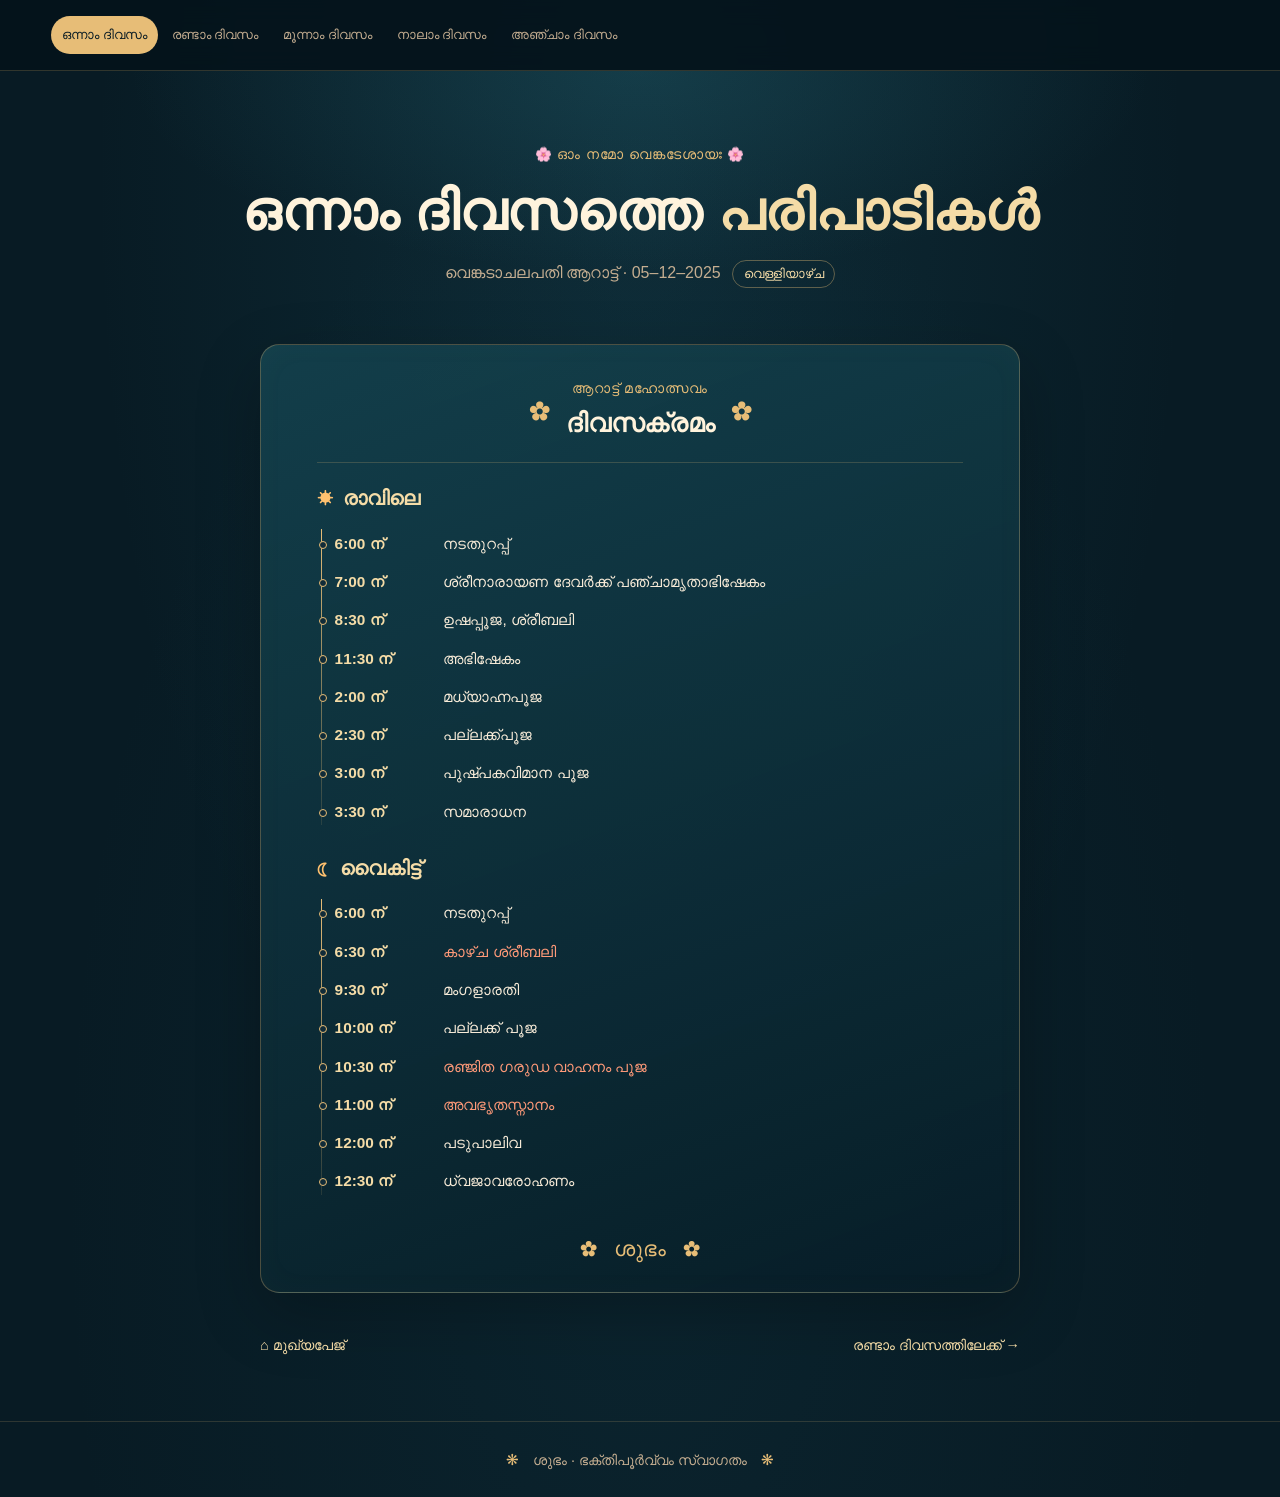
==== day1.html @ 97110994 "Add files via upload" ====
<!doctype html>
<html lang="ml">
<head>
  <meta charset="utf-8">
  <meta name="viewport" content="width=device-width, initial-scale=1">
  <meta name="theme-color" content="#170d09">
  <meta name="description" content="വെങ്കടാചലപതി ക്ഷേത്ര ആറാട്ട് മഹോത്സവം — ഒന്നാം ദിവസത്തെ പരിപാടികൾ.">
  <title>ഒന്നാം ദിവസത്തെ പരിപാടികൾ | വെങ്കടാചലപതി ക്ഷേത്രം</title>
  <link rel="stylesheet" href="styles.css">
  <script src="script.js" defer></script>
</head>
<body>
  <a class="skip-link" href="#main">പ്രധാന ഉള്ളടക്കത്തിലേക്ക് പോകുക</a>
  <header class="site-header">
    <!-- <a class="brand" href="index.html" aria-label="ഉത്സവം — മുഖ്യപേജ്"><span class="brand-mark" aria-hidden="true">❋</span><span><strong>വെങ്കടാചലപതി ക്ഷേത്രം</strong><small>അഞ്ചുദിവസത്തെ ഉത്സവം</small></span></a> -->
    <nav class="day-nav" aria-label="ദിവസങ്ങളുടെ പരിപാടികൾ">
      <a class="nav-link" href="day1.html" aria-current="page">ഒന്നാം ദിവസം</a><a class="nav-link" href="day2.html">രണ്ടാം ദിവസം</a><a class="nav-link" href="day3.html">മൂന്നാം ദിവസം</a><a class="nav-link" href="day4.html">നാലാം ദിവസം</a><a class="nav-link" href="day5.html">അഞ്ചാം ദിവസം</a>
    </nav>
  </header>
  <main id="main">
    <section class="page-heading">
      <p class="eyebrow">🌸 ഓം നമോ വെങ്കടേശായഃ 🌸</p><h1>ഒന്നാം ദിവസത്തെ <span>പരിപാടികൾ</span></h1>
      <p>വെങ്കടാചലപതി ആറാട്ട് · 05–12–2025 <span class="date-pill">വെള്ളിയാഴ്ച</span></p>
    </section>
    <section class="schedule-wrap" aria-label="ഒന്നാം ദിവസത്തെ സമയക്രമം">
      <div class="schedule-heading"><span class="schedule-lotus" aria-hidden="true">✿</span><div><p class="section-kicker">ആറാട്ട് മഹോത്സവം</p><h2>ദിവസക്രമം</h2></div><span class="schedule-lotus" aria-hidden="true">✿</span></div>
      <section class="schedule-group">
        <h3><span aria-hidden="true">☀</span> രാവിലെ</h3>
        <ol class="timeline">
          <li><time>6:00 ന്</time><span>നടതുറപ്പ്</span></li>
          <li><time>7:00 ന്</time><span>ശ്രീനാരായണ ദേവർക്ക് പഞ്ചാമൃതാഭിഷേകം</span></li>
          <li><time>8:30 ന്</time><span>ഉഷപ്പൂജ, ശ്രീബലി</span></li>
          <li><time>11:30 ന്</time><span>അഭിഷേകം</span></li>
          <li><time>2:00 ന്</time><span>മധ്യാഹ്നപൂജ</span></li>
          <li><time>2:30 ന്</time><span>പല്ലക്ക്പൂജ</span></li>
          <li><time>3:00 ന്</time><span>പുഷ്പകവിമാന പൂജ</span></li>
          <li><time>3:30 ന്</time><span>സമാരാധന</span></li>
        </ol>
      </section>
      <section class="schedule-group evening">
        <h3><span aria-hidden="true">☾</span> വൈകിട്ട്</h3>
        <ol class="timeline">
          <li><time>6:00 ന്</time><span>നടതുറപ്പ്</span></li>
          <li class="highlight"><time>6:30 ന്</time><span>കാഴ്ച ശ്രീബലി</span></li>
          <li><time>9:30 ന്</time><span>മംഗളാരതി</span></li>
          <li><time>10:00 ന്</time><span>പല്ലക്ക് പൂജ</span></li>
          <li class="highlight"><time>10:30 ന്</time><span>രഞ്ജിത ഗരുഡ വാഹനം പൂജ</span></li>
          <li class="highlight"><time>11:00 ന്</time><span>അവഭൃതസ്നാനം</span></li>
          <li><time>12:00 ന്</time><span>പടുപാലിവ</span></li>
          <li><time>12:30 ന്</time><span>ധ്വജാവരോഹണം</span></li>
        </ol>
      </section>
      <p class="schedule-end">✿ &nbsp; ശുഭം &nbsp; ✿</p>
    </section>
    <nav class="page-pagination" aria-label="മറ്റു ദിവസങ്ങൾ">
      <a class="page-home-link" href="index.html">⌂ മുഖ്യപേജ്</a><a href="day2.html">രണ്ടാം ദിവസത്തിലേക്ക് →</a>
    </nav>
  </main>
  <footer class="site-footer"><span aria-hidden="true">❋</span><p>ശുഭം · ഭക്തിപൂർവ്വം സ്വാഗതം</p><span aria-hidden="true">❋</span></footer>
</body>
</html>
---- styles.css ----
:root {
  color-scheme: dark;
  --night: #081b24;
  --night-soft: #102b38;
  --wine: #163d49;
  --gold: #e7bd77;
  --gold-bright: #f5dca7;
  --cream: #fff3dc;
  --muted: #c5ae91;
  --coral: #ff9a79;
  --serif: "Nirmala UI", "Kartika", "Segoe UI", sans-serif;
}

* { box-sizing: border-box; }
html { scroll-behavior: smooth; }
body {
  margin: 0;
  min-width: 320px;
  background:
    radial-gradient(ellipse at 50% 12%, rgba(39, 112, 132, .2), transparent 34rem),
    radial-gradient(ellipse at 50% 80%, rgba(26, 83, 101, .16), transparent 36rem),
    var(--night);
  color: var(--cream);
  font-family: var(--serif);
  line-height: 1.7;
}
a { color: inherit; }
button { font: inherit; }
.skip-link {
  position: absolute; z-index: 20; top: .5rem; left: .5rem;
  padding: .6rem 1rem; border-radius: .5rem; background: var(--gold-bright);
  color: var(--night); transform: translateY(-160%);
}
.skip-link:focus { transform: translateY(0); }
.site-header {
  position: relative; z-index: 5; display: flex; align-items: center;
  justify-content: space-between; gap: 1.25rem; padding: 1rem clamp(1rem, 4vw, 3.5rem);
  border-bottom: 1px solid rgba(231, 189, 119, .2);
  background: rgba(5, 19, 27, .9); backdrop-filter: blur(12px);
}
.brand { display: flex; align-items: center; gap: .75rem; min-width: max-content; text-decoration: none; }
.brand-mark { color: var(--gold); font-size: 1.8rem; }
.brand strong, .brand small { display: block; }
.brand strong { font-size: .95rem; font-weight: 700; }
.brand small { color: var(--muted); font-size: .76rem; }
.day-nav { display: flex; justify-content: center; gap: .15rem; flex-wrap: wrap; }
.nav-link {
  padding: .48rem .7rem; border-radius: 2rem; color: var(--muted);
  flex: 0 0 auto; font-size: .82rem; text-decoration: none; white-space: nowrap;
  transition: background .2s, color .2s;
}
.nav-link:hover, .nav-link[aria-current="page"] { color: var(--night); background: var(--gold); }
:focus-visible { outline: 2px solid var(--gold-bright); outline-offset: 4px; }

.hero {
  position: relative; isolation: isolate; overflow: hidden; display: grid; place-items: center;
  min-height: min(740px, 84vh); padding: 5rem 1.5rem 4.5rem; text-align: center;
  background:
    linear-gradient(180deg, rgba(5, 18, 25, .38), rgba(5, 18, 25, .78)),
    radial-gradient(ellipse at 50% 43%, rgba(73, 156, 169, .28), transparent 19rem),
    radial-gradient(ellipse at 50% 62%, #174653 0%, #0d2b37 38%, #081b24 76%);
}
.hero::before, .hero::after {
  position: absolute; z-index: -1; content: ""; pointer-events: none;
}
.hero::before {
  inset: 0; opacity: .8;
  background:
    repeating-linear-gradient(90deg, transparent 0 7%, rgba(231, 189, 119, .035) 7.1% 7.25%, transparent 7.35% 13%),
    radial-gradient(ellipse at 50% 95%, rgba(3, 13, 19, .78), transparent 54%);
}
.hero::after {
  width: min(48vw, 28rem); aspect-ratio: 1; bottom: -33%; left: 50%;
  border: 1px solid rgba(231, 189, 119, .24); border-radius: 50%;
  box-shadow: 0 0 0 1.2rem rgba(231, 189, 119, .025), 0 0 0 2.8rem rgba(231, 189, 119, .025), 0 0 0 4.6rem rgba(231, 189, 119, .02);
  transform: translateX(-50%);
}
.hero-glow {
  position: absolute; z-index: -1; top: 16%; left: 50%; width: 18rem; height: 18rem;
  border-radius: 50%; background: rgba(231, 145, 66, .16); filter: blur(70px);
}
.hero-copy { max-width: 850px; animation: rise-in .9s both; }
.eyebrow, .section-kicker {
  margin: 0; color: var(--gold); font-size: .85rem; letter-spacing: .07em;
}
.invocation { margin: 1.5rem 0 .45rem; color: #ffd9a1; font-size: clamp(1.05rem, 2.5vw, 1.45rem); }
.hero h1 {
  margin: 0; color: var(--cream); font-size: clamp(2.4rem, 7vw, 5.2rem);
  font-weight: 700; line-height: 1.3; text-shadow: 0 3px 22px rgba(0, 0, 0, .45);
}
.hero h1 span { color: var(--gold-bright); font-size: .78em; }
.temple-name { margin: 1.15rem 0 .5rem; color: #ead4b5; font-size: 1.02rem; }
.hero-date { margin: .4rem 0 1.7rem; color: var(--gold); font-size: 1.05rem; }
.hero-date span:not(.date-ornament) { color: var(--muted); }
.date-ornament { padding: 0 .5rem; }
.primary-button {
  display: inline-flex; align-items: center; gap: .7rem; padding: .8rem 1.45rem;
  border: 1px solid var(--gold); border-radius: 3rem; background: var(--gold);
  color: #102c35; font-weight: 700; text-decoration: none;
  box-shadow: 0 0 28px rgba(231, 189, 119, .16); transition: transform .2s, box-shadow .2s;
}
.primary-button:hover { transform: translateY(-3px); box-shadow: 0 0 36px rgba(231, 189, 119, .34); }
.hero-bottom { position: absolute; bottom: 1.6rem; display: flex; gap: 1rem; color: var(--gold); font-size: 1.2rem; }
.floating-petal { position: absolute; z-index: -1; color: #ffc9b0; opacity: .55; animation: drift 9s ease-in-out infinite; }
.petal-one { top: 22%; left: 14%; font-size: 1.5rem; }
.petal-two { top: 36%; right: 12%; font-size: 1.1rem; animation-delay: -3s; }
.petal-three { bottom: 22%; left: 24%; font-size: .9rem; animation-delay: -6s; }
.diya { position: absolute; bottom: 16%; width: 2.1rem; height: 1.1rem; border-radius: 50% 50% 60% 60%; background: linear-gradient(#e7bd77, #925123); box-shadow: 0 10px 24px rgba(255, 142, 41, .18); }
.diya::after { position: absolute; top: -.1rem; left: 50%; width: .45rem; height: .85rem; border-radius: 70% 30% 65% 35%; background: #ffbd52; content: ""; filter: drop-shadow(0 0 9px #ff8e29); animation: flame 1.4s ease-in-out infinite alternate; transform: translateX(-50%) rotate(45deg); }
.diya i { position: absolute; bottom: -.3rem; left: 0; width: 100%; height: .35rem; border-radius: 50%; background: #a76a31; }
.diya b { position: absolute; top: .25rem; left: 15%; width: 70%; height: .22rem; border-radius: 50%; background: #f2d18a; }
.diya-left { left: 12%; }.diya-right { right: 12%; }

.section-wrap { width: min(1100px, calc(100% - 2rem)); margin-inline: auto; }
.intro { padding: 5rem 1rem 2rem; text-align: center; }
.intro h2 { margin: .4rem 0 .55rem; font-size: clamp(1.7rem, 4vw, 2.5rem); }
.intro > p:last-child { max-width: 620px; margin: auto; color: var(--muted); }
.day-grid { display: grid; grid-template-columns: repeat(6, 1fr); gap: 1rem; padding: 1.5rem 0 2.5rem; }
.day-card {
  position: relative; grid-column: span 2; overflow: hidden; min-height: 220px;
  padding: 1.35rem; border: 1px solid rgba(231, 189, 119, .22); border-radius: 1rem;
  background: linear-gradient(145deg, rgba(24, 73, 86, .8), rgba(10, 34, 44, .96));
  text-decoration: none; transition: transform .24s, border-color .24s, box-shadow .24s;
}
.day-card:nth-last-child(-n+2) { grid-column: span 3; }
.day-card:hover { transform: translateY(-5px); border-color: var(--gold); box-shadow: 0 18px 35px rgba(0, 0, 0, .2); }
.day-card-featured { background: linear-gradient(145deg, rgba(35, 101, 111, .88), rgba(11, 42, 52, .97)); }
.card-flower { position: absolute; top: .65rem; right: 1rem; color: rgba(255, 194, 146, .24); font-size: 3rem; }
.card-day { color: var(--gold); font-size: .78rem; letter-spacing: .07em; }
.day-card h3 { margin: .45rem 0 .1rem; font-size: 1.45rem; }
.day-card p { margin: .1rem 0 1.4rem; color: var(--muted); font-size: .85rem; }
.card-action { color: var(--gold-bright); font-size: .84rem; }
.card-action b { margin-left: .3rem; }
.home-note { display: flex; align-items: center; justify-content: center; gap: .8rem; max-width: 780px; margin-bottom: 4rem; padding: 1rem 1.4rem; border: 1px solid rgba(231, 189, 119, .18); border-radius: .8rem; color: var(--muted); text-align: center; }
.home-note p { margin: 0; font-size: .88rem; }
.note-symbol { font-size: 1.5rem; }

.page-heading { padding: 4.5rem 1rem 2rem; text-align: center; background: radial-gradient(ellipse at 50% 0, rgba(48, 132, 148, .2), transparent 32rem); }
.page-heading h1 { margin: .45rem 0; font-size: clamp(2rem, 5vw, 3.4rem); line-height: 1.45; }
.page-heading h1 span { color: var(--gold-bright); }
.page-heading > p:last-child { margin: .25rem 0; color: var(--muted); }
.date-pill { display: inline-block; margin-left: .45rem; padding: .12rem .65rem; border: 1px solid rgba(231, 189, 119, .38); border-radius: 2rem; color: var(--gold-bright); font-size: .8rem; }
.schedule-wrap {
  width: min(760px, calc(100% - 2rem)); margin: 1.3rem auto 2.5rem; padding: 2rem clamp(1rem, 5vw, 3.5rem) 1.4rem;
  border: 1px solid rgba(231, 189, 119, .3); border-radius: 1.2rem;
  background: linear-gradient(160deg, rgba(20, 65, 77, .92), rgba(7, 29, 39, .98));
  box-shadow: 0 22px 65px rgba(0, 0, 0, .23), inset 0 0 35px rgba(231, 189, 119, .025);
}
.schedule-heading { display: flex; justify-content: center; align-items: center; gap: 1rem; padding-bottom: 1rem; border-bottom: 1px solid rgba(231, 189, 119, .2); text-align: center; }
.schedule-heading h2 { margin: .1rem 0 0; font-size: 1.6rem; }
.schedule-lotus { color: var(--gold); font-size: 1.65rem; }
.schedule-group { padding-top: 1.15rem; }
.schedule-group h3 { display: flex; align-items: center; gap: .6rem; margin: 0 0 .5rem; color: var(--gold-bright); font-size: 1.25rem; }
.schedule-group h3 span { color: #ffc16f; }
.timeline { position: relative; list-style: none; margin: 0; padding: .1rem 0 .1rem 1.1rem; }
.timeline::before { position: absolute; top: .4rem; bottom: .45rem; left: .28rem; width: 1px; background: linear-gradient(var(--gold), rgba(231, 189, 119, .12)); content: ""; }
.timeline li { position: relative; display: grid; grid-template-columns: 6.1rem 1fr; gap: .7rem; padding: .38rem 0; color: #f7ebd8; font-size: .96rem; }
.timeline li::before { position: absolute; top: 1rem; left: -.98rem; width: .38rem; height: .38rem; border: 1px solid var(--gold); border-radius: 50%; background: var(--night-soft); content: ""; }
.timeline time { color: var(--gold-bright); white-space: nowrap; font-weight: 700; }
.timeline .highlight span { color: var(--coral); }
.schedule-end { margin: 1.8rem 0 .2rem; color: var(--gold); text-align: center; font-size: 1.3rem; }
.placeholder-wrap { min-height: 410px; }
.placeholder-card { max-width: 510px; margin: 2.1rem auto 1.5rem; padding: 2rem 1.2rem; border: 1px dashed rgba(231, 189, 119, .38); border-radius: 1rem; background: rgba(5, 20, 28, .35); text-align: center; }
.placeholder-icon { font-size: 2.5rem; }
.placeholder-card h3 { margin: .65rem 0 .25rem; color: var(--gold-bright); font-size: 1.25rem; }
.placeholder-card p { margin: .45rem auto; color: var(--muted); }
.placeholder-card .edit-hint { margin-top: 1.2rem; font-size: .8rem; }
.edit-hint code { color: var(--gold); font-size: .78rem; }
.page-pagination { display: flex; justify-content: space-between; align-items: center; gap: 1rem; width: min(760px, calc(100% - 2rem)); margin: 0 auto 4rem; }
.page-pagination a { color: var(--gold-bright); font-size: .9rem; text-decoration: none; }
.page-home-link { margin-right: auto; }
.page-pagination a:hover { text-decoration: underline; }
.site-footer { display: flex; justify-content: center; align-items: center; gap: .85rem; padding: 1.5rem 1rem; border-top: 1px solid rgba(231, 189, 119, .17); color: var(--muted); text-align: center; }
.site-footer p { margin: 0; font-size: .9rem; }
.site-footer span { color: var(--gold); }

@keyframes rise-in { from { opacity: 0; transform: translateY(16px); } to { opacity: 1; transform: translateY(0); } }
@keyframes drift { 0%, 100% { transform: translate3d(0, 0, 0) rotate(0); } 50% { transform: translate3d(12px, -18px, 0) rotate(14deg); } }
@keyframes flame { from { transform: translateX(-50%) rotate(38deg) scale(.9); } to { transform: translateX(-50%) rotate(52deg) scale(1.1); } }

@media (max-width: 900px) {
  .site-header { flex-wrap: wrap; justify-content: space-between; }
  .day-nav { order: 3; flex: 1 0 100%; width: 100%; justify-content: center; overflow: visible; }
  .nav-link { font-size: .78rem; }
}
@media (max-width: 700px) {
  .nav-link { padding-inline: .35rem; font-size: .72rem; }
}
@media (max-width: 600px) {
  .site-header {
    display: grid; grid-template-columns: minmax(0, 1fr); gap: .6rem;
    padding: .7rem .85rem;
  }
  .brand { min-width: 0; gap: .4rem; }
  .brand-mark { flex: 0 0 auto; font-size: 1.4rem; }
  .brand strong { font-size: .8rem; }
  .brand small { font-size: .66rem; }
  .day-nav {
    display: flex; grid-column: 1 / -1; order: initial; flex: initial; width: 100%;
    min-width: 0; justify-content: flex-start; flex-wrap: nowrap; gap: .2rem;
    padding: .1rem 0 .35rem; overflow-x: auto; overflow-y: hidden;
    overscroll-behavior-x: contain; scroll-snap-type: x proximity;
    scrollbar-width: thin; scrollbar-color: var(--gold) rgba(231, 189, 119, .12);
    -webkit-overflow-scrolling: touch;
  }
  .day-nav::-webkit-scrollbar { display: block; height: 5px; }
  .day-nav::-webkit-scrollbar-track { background: rgba(231, 189, 119, .12); border-radius: 5px; }
  .day-nav::-webkit-scrollbar-thumb { background: var(--gold); border-radius: 5px; }
  .nav-link { display: inline-flex; flex: 0 0 auto; min-height: 44px; align-items: center; padding: .38rem .55rem; font-size: .74rem; scroll-snap-align: start; }
  .hero { min-height: min(680px, 78svh); padding: 3.2rem .9rem 4rem; }
  .hero-copy { width: 100%; }
  .eyebrow { font-size: .76rem; }
  .invocation { margin-top: 1.2rem; font-size: 1rem; }
  .hero h1 { font-size: clamp(2rem, 9.5vw, 3.2rem); line-height: 1.42; }
  .hero h1 span { font-size: .72em; }
  .temple-name { margin-top: .8rem; font-size: .84rem; }
  .hero-date { margin-bottom: 1.3rem; font-size: .82rem; }
  .date-ornament { padding-inline: .2rem; }
  .primary-button { min-height: 48px; padding: .65rem 1.2rem; }
  .diya { bottom: 9%; transform: scale(.72); }
  .diya-left { left: 6%; }.diya-right { right: 6%; }
  .intro { padding: 3.2rem .35rem 1.3rem; }
  .intro h2 { font-size: 1.55rem; }
  .intro > p:last-child { font-size: .9rem; }
  .day-grid { display: grid; grid-template-columns: 1fr 1fr; gap: .7rem; padding-top: .8rem; }
  .day-card, .day-card:nth-last-child(-n+2) { grid-column: span 1; min-height: 195px; padding: .9rem; }
  .day-card:first-child { grid-column: span 2; }
  .day-card h3 { font-size: 1.12rem; }
  .day-card p { min-height: 2.8rem; font-size: .75rem; }
  .card-action { font-size: .76rem; }
  .home-note { align-items: flex-start; margin-bottom: 2.8rem; padding: .9rem; text-align: left; }
  .page-heading { padding: 2.7rem .8rem 1.3rem; }
  .page-heading .eyebrow { font-size: .76rem; }
  .page-heading h1 { font-size: clamp(1.7rem, 7.7vw, 2rem); line-height: 1.5; }
  .page-heading > p:last-child { font-size: .88rem; }
  .date-pill { display: table; margin: .45rem auto 0; }
  .schedule-wrap { width: calc(100% - 1.1rem); margin-top: .7rem; padding: 1.15rem .8rem .85rem; border-radius: .9rem; }
  .schedule-heading { gap: .6rem; }
  .schedule-heading h2 { font-size: 1.4rem; }
  .schedule-group { padding-top: .9rem; }
  .schedule-group h3 { font-size: 1.1rem; }
  .timeline { padding-left: 1rem; }
  .timeline li { grid-template-columns: 4.8rem minmax(0, 1fr); gap: .35rem; padding: .45rem 0; font-size: .82rem; line-height: 1.6; }
  .timeline li::before { left: -.9rem; }
  .timeline time { font-size: .8rem; }
  .placeholder-card { margin: 1.35rem auto 1rem; padding: 1.5rem .85rem; }
  .placeholder-card h3 { font-size: 1.08rem; }
  .page-pagination { width: calc(100% - 1.5rem); margin-bottom: 2.8rem; }
  .page-pagination a { display: inline-flex; min-height: 44px; align-items: center; font-size: .78rem; }
  .site-footer { padding: 1.15rem .75rem; }
}
@media (max-width: 420px) {
  .day-grid { grid-template-columns: 1fr; }
  .day-card, .day-card:nth-last-child(-n+2), .day-card:first-child {
    grid-column: auto; display: grid; grid-template-columns: minmax(0, 1fr) auto;
    align-items: center; column-gap: .5rem; min-height: 0; padding: .9rem 1rem;
  }
  .card-day, .day-card h3, .day-card p, .card-action { grid-column: 1; }
  .card-day { grid-row: 1; }
  .day-card h3 { grid-row: 2; margin: .08rem 0; font-size: 1.12rem; }
  .day-card p { grid-row: 3; min-height: 0; margin: 0; }
  .card-action { grid-column: 2; grid-row: 1 / 4; align-self: center; max-width: 6.7rem; text-align: right; }
  .card-flower { top: .35rem; right: .6rem; font-size: 2.4rem; }
  .timeline li { grid-template-columns: 4.35rem minmax(0, 1fr); gap: .3rem; font-size: .8rem; }
  .timeline time { font-size: .76rem; }
}
@media (max-width: 360px) {
  .brand strong { font-size: .74rem; }
  .nav-link { padding-inline: .45rem; font-size: .69rem; }
  .hero h1 { font-size: 1.9rem; }
  .schedule-wrap { padding-inline: .65rem; }
  .timeline li { grid-template-columns: 4.1rem minmax(0, 1fr); font-size: .76rem; }
}
@media (prefers-reduced-motion: reduce) {
  *, *::before, *::after { scroll-behavior: auto !important; animation-duration: .01ms !important; animation-iteration-count: 1 !important; transition-duration: .01ms !important; }
}
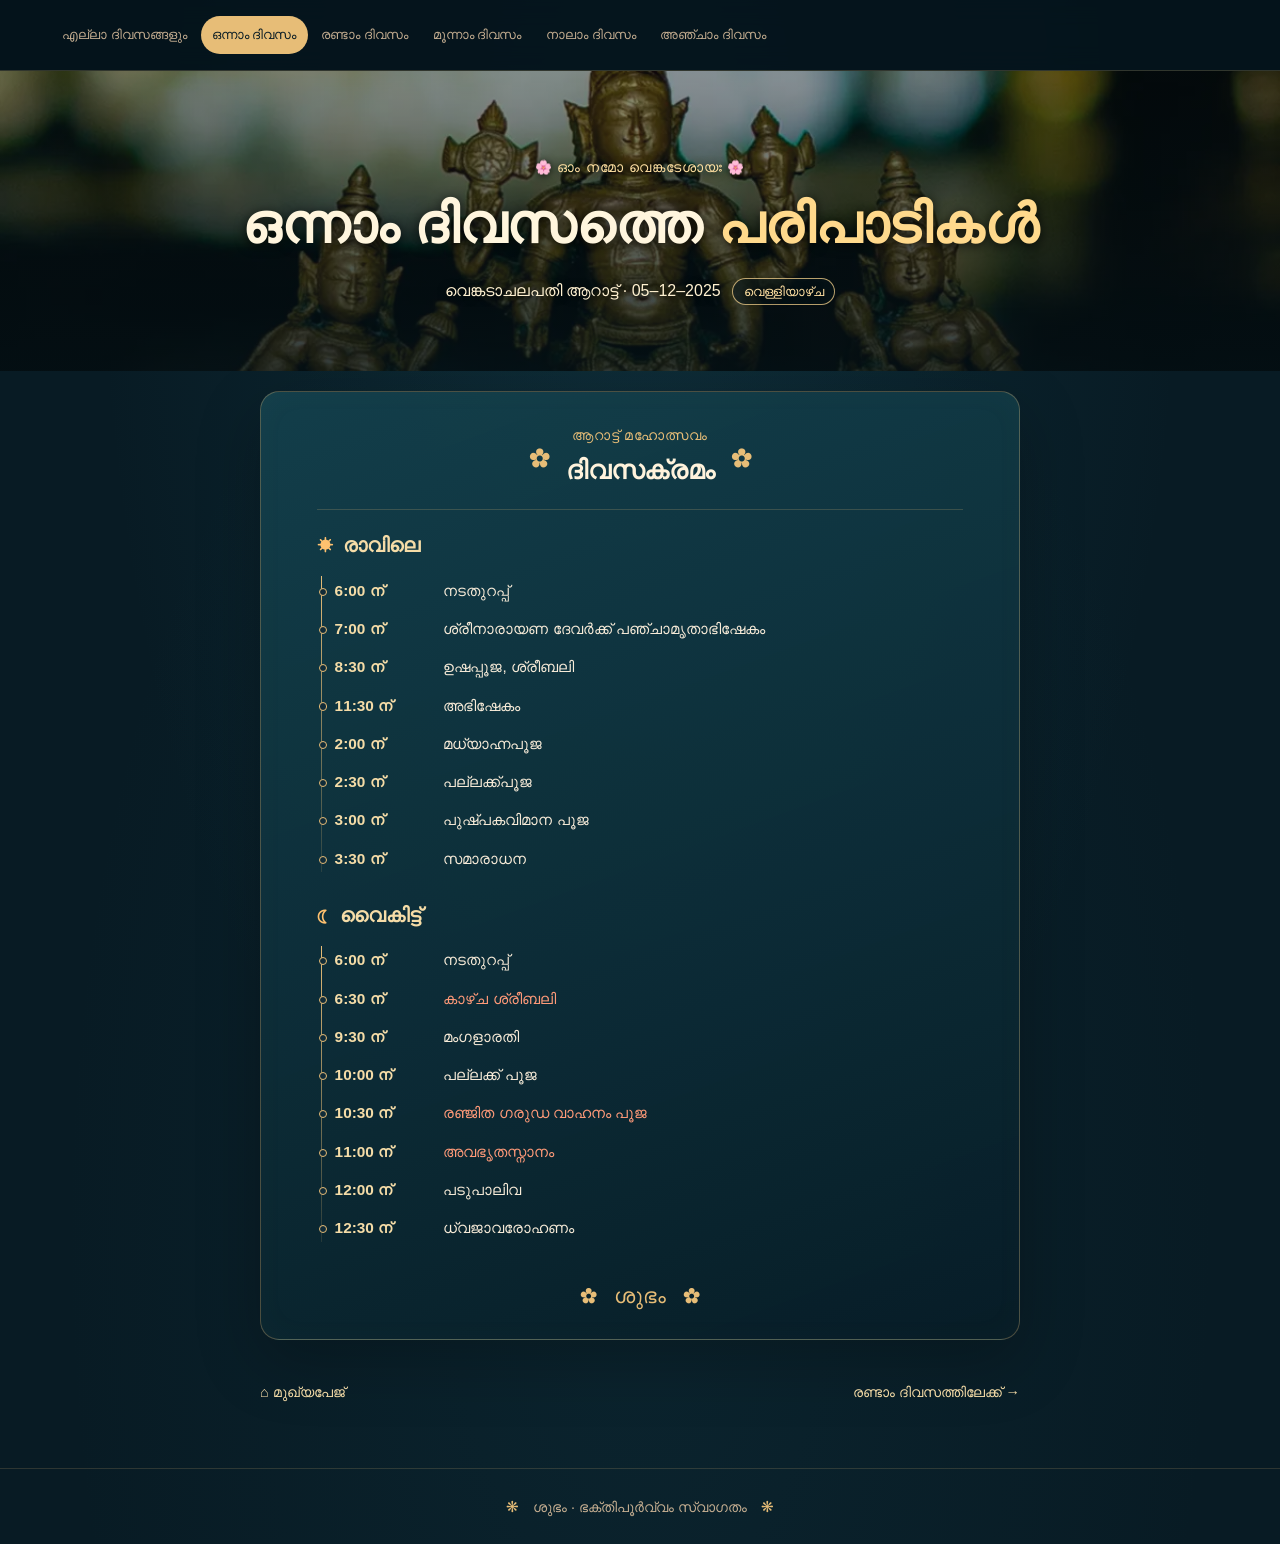
==== commit 40da267e: "Add files via upload" ====
--- a/day1.html
+++ b/day1.html
@@ -14,6 +14,7 @@
   <header class="site-header">
     <!-- <a class="brand" href="index.html" aria-label="ഉത്സവം — മുഖ്യപേജ്"><span class="brand-mark" aria-hidden="true">❋</span><span><strong>വെങ്കടാചലപതി ക്ഷേത്രം</strong><small>അഞ്ചുദിവസത്തെ ഉത്സവം</small></span></a> -->
     <nav class="day-nav" aria-label="ദിവസങ്ങളുടെ പരിപാടികൾ">
+      <a class="nav-link" href="index.html">എല്ലാ ദിവസങ്ങളും</a>
       <a class="nav-link" href="day1.html" aria-current="page">ഒന്നാം ദിവസം</a><a class="nav-link" href="day2.html">രണ്ടാം ദിവസം</a><a class="nav-link" href="day3.html">മൂന്നാം ദിവസം</a><a class="nav-link" href="day4.html">നാലാം ദിവസം</a><a class="nav-link" href="day5.html">അഞ്ചാം ദിവസം</a>
     </nav>
   </header>
--- a/styles.css
+++ b/styles.css
@@ -79,7 +79,18 @@
   position: absolute; z-index: -1; top: 16%; left: 50%; width: 18rem; height: 18rem;
   border-radius: 50%; background: rgba(231, 145, 66, .16); filter: blur(70px);
 }
-.hero-copy { max-width: 850px; animation: rise-in .9s both; }
+.hero-copy { position: relative; z-index: 1; max-width: 850px; animation: rise-in .9s both; }
+.hero-deity-logo {
+  display: block; width: clamp(110px, 13vw, 170px); height: auto;
+  margin: .45rem auto .7rem; filter: drop-shadow(0 10px 24px rgba(0, 0, 0, .35));
+}
+.hero-side-emblem {
+  position: absolute; z-index: 0; top: 39%; width: clamp(72px, 10vw, 132px);
+  height: auto; opacity: .58; pointer-events: none; transform: translateY(-50%);
+  filter: drop-shadow(0 0 12px rgba(231, 189, 119, .18));
+}
+.hero-side-emblem-left { left: clamp(1rem, 5vw, 5rem); }
+.hero-side-emblem-right { right: clamp(1rem, 5vw, 5rem); }
 .eyebrow, .section-kicker {
   margin: 0; color: var(--gold); font-size: .85rem; letter-spacing: .07em;
 }
@@ -135,11 +146,26 @@
 .home-note p { margin: 0; font-size: .88rem; }
 .note-symbol { font-size: 1.5rem; }
 
-.page-heading { padding: 4.5rem 1rem 2rem; text-align: center; background: radial-gradient(ellipse at 50% 0, rgba(48, 132, 148, .2), transparent 32rem); }
-.page-heading h1 { margin: .45rem 0; font-size: clamp(2rem, 5vw, 3.4rem); line-height: 1.45; }
-.page-heading h1 span { color: var(--gold-bright); }
-.page-heading > p:last-child { margin: .25rem 0; color: var(--muted); }
-.date-pill { display: inline-block; margin-left: .45rem; padding: .12rem .65rem; border: 1px solid rgba(231, 189, 119, .38); border-radius: 2rem; color: var(--gold-bright); font-size: .8rem; }
+.page-heading {
+  position: relative; isolation: isolate; overflow: hidden;
+  display: flex; min-height: 300px; flex-direction: column; justify-content: center;
+  padding: 4rem 1rem 2.5rem; text-align: center;
+  background:
+    linear-gradient(180deg, rgba(4, 17, 22, .45), rgba(4, 17, 22, .82)),
+    url("temple-header.webp") center 43% / cover no-repeat;
+}
+.page-heading h1 {
+  margin: .45rem 0; color: #fff5dd; font-size: clamp(2rem, 5vw, 3.4rem);
+  line-height: 1.45; text-shadow: 0 2px 12px rgba(0, 0, 0, .8);
+}
+.page-heading h1 span { color: #ffd98c; }
+.page-heading > .eyebrow { color: #ffe0a2; text-shadow: 0 1px 8px rgba(0, 0, 0, .9); }
+.page-heading > p:last-child { margin: .25rem 0; color: #fff1d1; text-shadow: 0 1px 8px rgba(0, 0, 0, .95); }
+.date-pill {
+  display: inline-block; margin-left: .45rem; padding: .12rem .65rem;
+  border: 1px solid rgba(255, 218, 145, .72); border-radius: 2rem;
+  background: rgba(5, 20, 25, .6); color: #ffe0a2; font-size: .8rem;
+}
 .schedule-wrap {
   width: min(760px, calc(100% - 2rem)); margin: 1.3rem auto 2.5rem; padding: 2rem clamp(1rem, 5vw, 3.5rem) 1.4rem;
   border: 1px solid rgba(231, 189, 119, .3); border-radius: 1.2rem;
@@ -209,6 +235,10 @@
   .nav-link { display: inline-flex; flex: 0 0 auto; min-height: 44px; align-items: center; padding: .38rem .55rem; font-size: .74rem; scroll-snap-align: start; }
   .hero { min-height: min(680px, 78svh); padding: 3.2rem .9rem 4rem; }
   .hero-copy { width: 100%; }
+  .hero-deity-logo { width: clamp(84px, 23vw, 112px); margin: .2rem auto .45rem; }
+  .hero-side-emblem { top: 27%; width: clamp(34px, 9vw, 44px); opacity: .34; }
+  .hero-side-emblem-left { left: .55rem; }
+  .hero-side-emblem-right { right: .55rem; }
   .eyebrow { font-size: .76rem; }
   .invocation { margin-top: 1.2rem; font-size: 1rem; }
   .hero h1 { font-size: clamp(2rem, 9.5vw, 3.2rem); line-height: 1.42; }
@@ -229,7 +259,11 @@
   .day-card p { min-height: 2.8rem; font-size: .75rem; }
   .card-action { font-size: .76rem; }
   .home-note { align-items: flex-start; margin-bottom: 2.8rem; padding: .9rem; text-align: left; }
-  .page-heading { padding: 2.7rem .8rem 1.3rem; }
+  .page-heading {
+    min-height: clamp(280px, 72vw, 400px); padding: 3rem .8rem 1.5rem;
+    background-color: #061b24; background-position: center, center;
+    background-size: auto, contain;
+  }
   .page-heading .eyebrow { font-size: .76rem; }
   .page-heading h1 { font-size: clamp(1.7rem, 7.7vw, 2rem); line-height: 1.5; }
   .page-heading > p:last-child { font-size: .88rem; }
@@ -250,6 +284,16 @@
   .site-footer { padding: 1.15rem .75rem; }
 }
 @media (max-width: 420px) {
+  .hero { padding-inline: .75rem; }
+  .hero-copy { max-width: 100%; }
+  .hero-deity-logo { width: clamp(78px, 22vw, 94px); }
+  .hero-side-emblem { top: 25%; width: 34px; opacity: .3; }
+  .hero-side-emblem-left { left: .4rem; }
+  .hero-side-emblem-right { right: .4rem; }
+  .hero h1 { font-size: clamp(1.8rem, 8.7vw, 2.25rem); line-height: 1.4; }
+  .hero h1 span { font-size: .7em; }
+  .invocation { font-size: .92rem; }
+  .eyebrow { font-size: .7rem; }
   .day-grid { grid-template-columns: 1fr; }
   .day-card, .day-card:nth-last-child(-n+2), .day-card:first-child {
     grid-column: auto; display: grid; grid-template-columns: minmax(0, 1fr) auto;
@@ -267,7 +311,9 @@
 @media (max-width: 360px) {
   .brand strong { font-size: .74rem; }
   .nav-link { padding-inline: .45rem; font-size: .69rem; }
-  .hero h1 { font-size: 1.9rem; }
+  .hero-deity-logo { width: 76px; }
+  .hero-side-emblem { width: 29px; }
+  .hero h1 { font-size: 1.75rem; }
   .schedule-wrap { padding-inline: .65rem; }
   .timeline li { grid-template-columns: 4.1rem minmax(0, 1fr); font-size: .76rem; }
 }
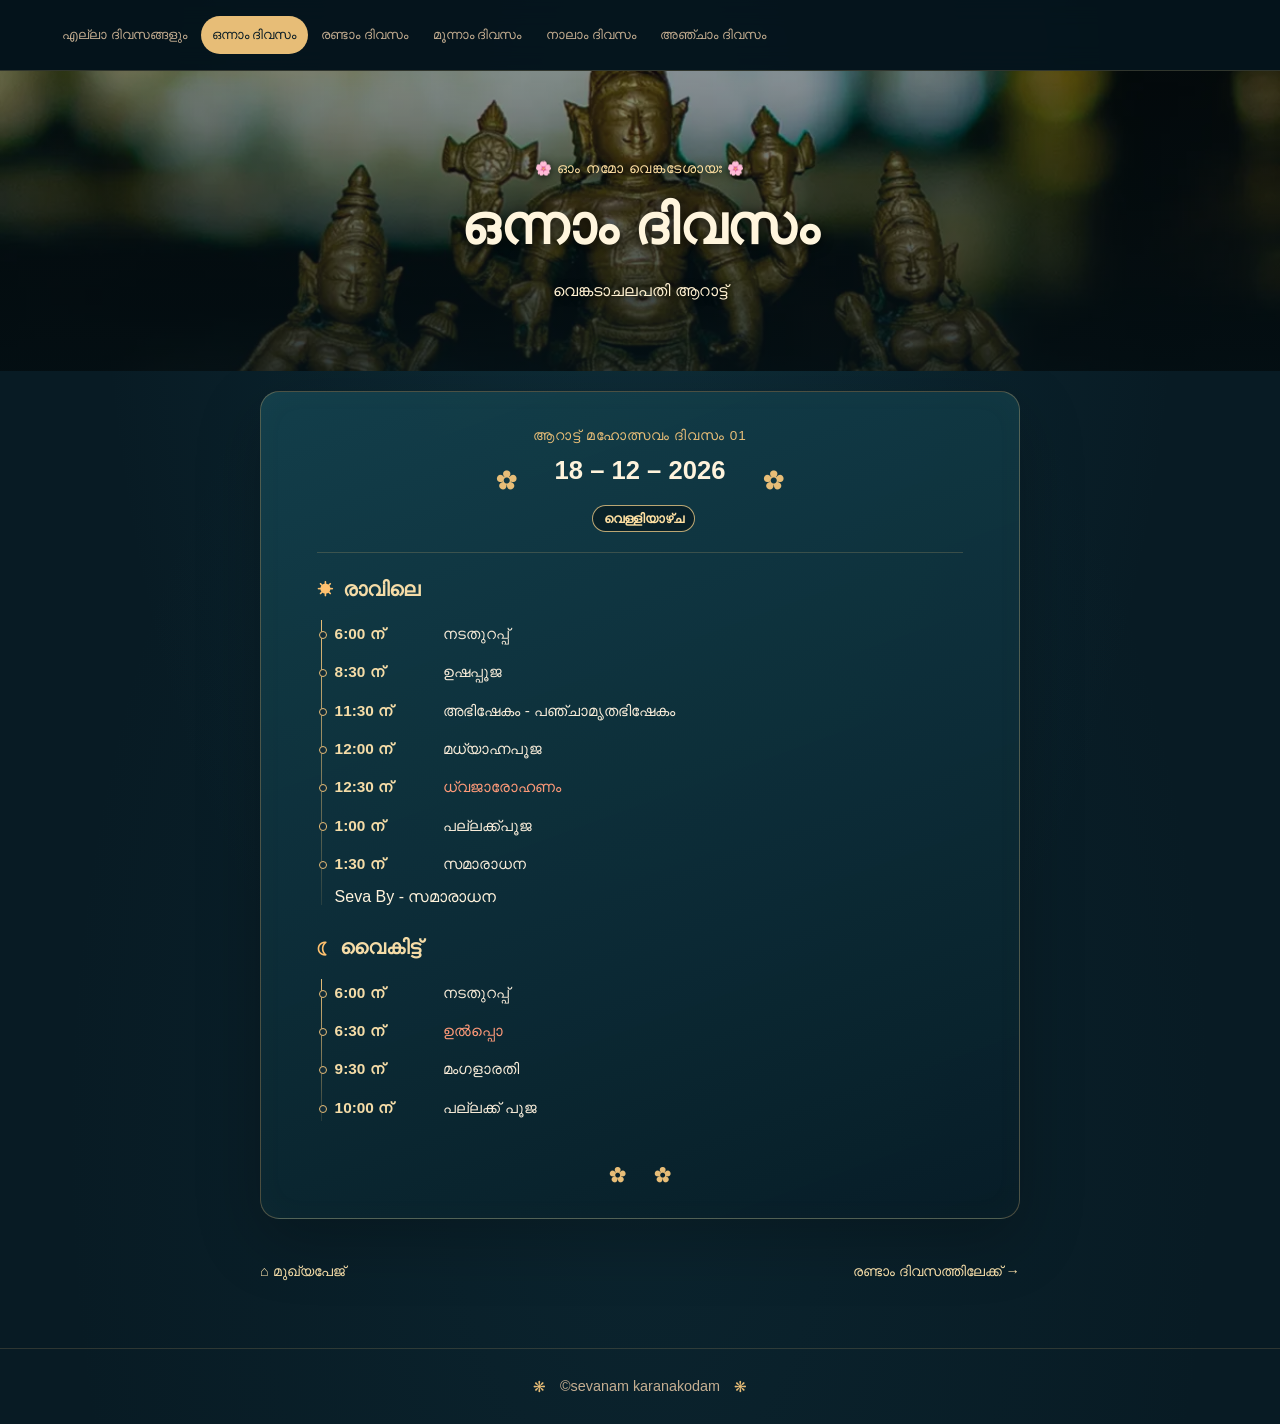
==== commit 5c4634c5: "Add files via upload" ====
--- a/day1.html
+++ b/day1.html
@@ -20,43 +20,40 @@
   </header>
   <main id="main">
     <section class="page-heading">
-      <p class="eyebrow">🌸 ഓം നമോ വെങ്കടേശായഃ 🌸</p><h1>ഒന്നാം ദിവസത്തെ <span>പരിപാടികൾ</span></h1>
-      <p>വെങ്കടാചലപതി ആറാട്ട് · 05–12–2025 <span class="date-pill">വെള്ളിയാഴ്ച</span></p>
+      <p class="eyebrow">🌸 ഓം നമോ വെങ്കടേശായഃ 🌸</p><h1>ഒന്നാം ദിവസം <span></span></h1>
+      <p>വെങ്കടാചലപതി ആറാട്ട് </p>
     </section>
     <section class="schedule-wrap" aria-label="ഒന്നാം ദിവസത്തെ സമയക്രമം">
-      <div class="schedule-heading"><span class="schedule-lotus" aria-hidden="true">✿</span><div><p class="section-kicker">ആറാട്ട് മഹോത്സവം</p><h2>ദിവസക്രമം</h2></div><span class="schedule-lotus" aria-hidden="true">✿</span></div>
+      <div class="schedule-heading"><span class="schedule-lotus" aria-hidden="true">✿</span><div><p class="section-kicker">ആറാട്ട് മഹോത്സവം ദിവസം 01</p><h2>18 – 12 – 2026 <br><span class="date-pill">വെള്ളിയാഴ്ച</span></h2></div><span class="schedule-lotus" aria-hidden="true">✿</span></div>
       <section class="schedule-group">
         <h3><span aria-hidden="true">☀</span> രാവിലെ</h3>
         <ol class="timeline">
           <li><time>6:00 ന്</time><span>നടതുറപ്പ്</span></li>
-          <li><time>7:00 ന്</time><span>ശ്രീനാരായണ ദേവർക്ക് പഞ്ചാമൃതാഭിഷേകം</span></li>
-          <li><time>8:30 ന്</time><span>ഉഷപ്പൂജ, ശ്രീബലി</span></li>
-          <li><time>11:30 ന്</time><span>അഭിഷേകം</span></li>
-          <li><time>2:00 ന്</time><span>മധ്യാഹ്നപൂജ</span></li>
-          <li><time>2:30 ന്</time><span>പല്ലക്ക്പൂജ</span></li>
-          <li><time>3:00 ന്</time><span>പുഷ്പകവിമാന പൂജ</span></li>
-          <li><time>3:30 ന്</time><span>സമാരാധന</span></li>
+          <li><time>8:30 ന്</time><span>ഉഷപ്പൂജ</span></li>
+          <li><time>11:30 ന്</time><span>അഭിഷേകം - പഞ്ചാമൃതഭിഷേകം </span></li>
+          <li><time>12:00 ന്</time><span>മധ്യാഹ്നപൂജ</span></li>
+          <li class="highlight"><time>12:30 ന്</time><span>ധ്വജാരോഹണം</span></li>
+          <li><time>1:00 ന്</time><span>പല്ലക്ക്പൂജ</span></li>
+          <li><time>1:30 ന്</time><span>സമാരാധന</span></li>
+          <span>Seva By -</span> <span>സമാരാധന</span>
+          
         </ol>
       </section>
       <section class="schedule-group evening">
         <h3><span aria-hidden="true">☾</span> വൈകിട്ട്</h3>
         <ol class="timeline">
           <li><time>6:00 ന്</time><span>നടതുറപ്പ്</span></li>
-          <li class="highlight"><time>6:30 ന്</time><span>കാഴ്ച ശ്രീബലി</span></li>
+          <li class="highlight"><time>6:30 ന്</time><span>ഉൽപ്പൊ</span></li>
           <li><time>9:30 ന്</time><span>മംഗളാരതി</span></li>
           <li><time>10:00 ന്</time><span>പല്ലക്ക് പൂജ</span></li>
-          <li class="highlight"><time>10:30 ന്</time><span>രഞ്ജിത ഗരുഡ വാഹനം പൂജ</span></li>
-          <li class="highlight"><time>11:00 ന്</time><span>അവഭൃതസ്നാനം</span></li>
-          <li><time>12:00 ന്</time><span>പടുപാലിവ</span></li>
-          <li><time>12:30 ന്</time><span>ധ്വജാവരോഹണം</span></li>
         </ol>
       </section>
-      <p class="schedule-end">✿ &nbsp; ശുഭം &nbsp; ✿</p>
+      <p class="schedule-end">✿ &nbsp;  &nbsp; ✿</p>
     </section>
     <nav class="page-pagination" aria-label="മറ്റു ദിവസങ്ങൾ">
       <a class="page-home-link" href="index.html">⌂ മുഖ്യപേജ്</a><a href="day2.html">രണ്ടാം ദിവസത്തിലേക്ക് →</a>
     </nav>
   </main>
-  <footer class="site-footer"><span aria-hidden="true">❋</span><p>ശുഭം · ഭക്തിപൂർവ്വം സ്വാഗതം</p><span aria-hidden="true">❋</span></footer>
+  <footer class="site-footer"><span aria-hidden="true">❋</span><p>©sevanam karanakodam</p><span aria-hidden="true">❋</span></footer>
 </body>
 </html>
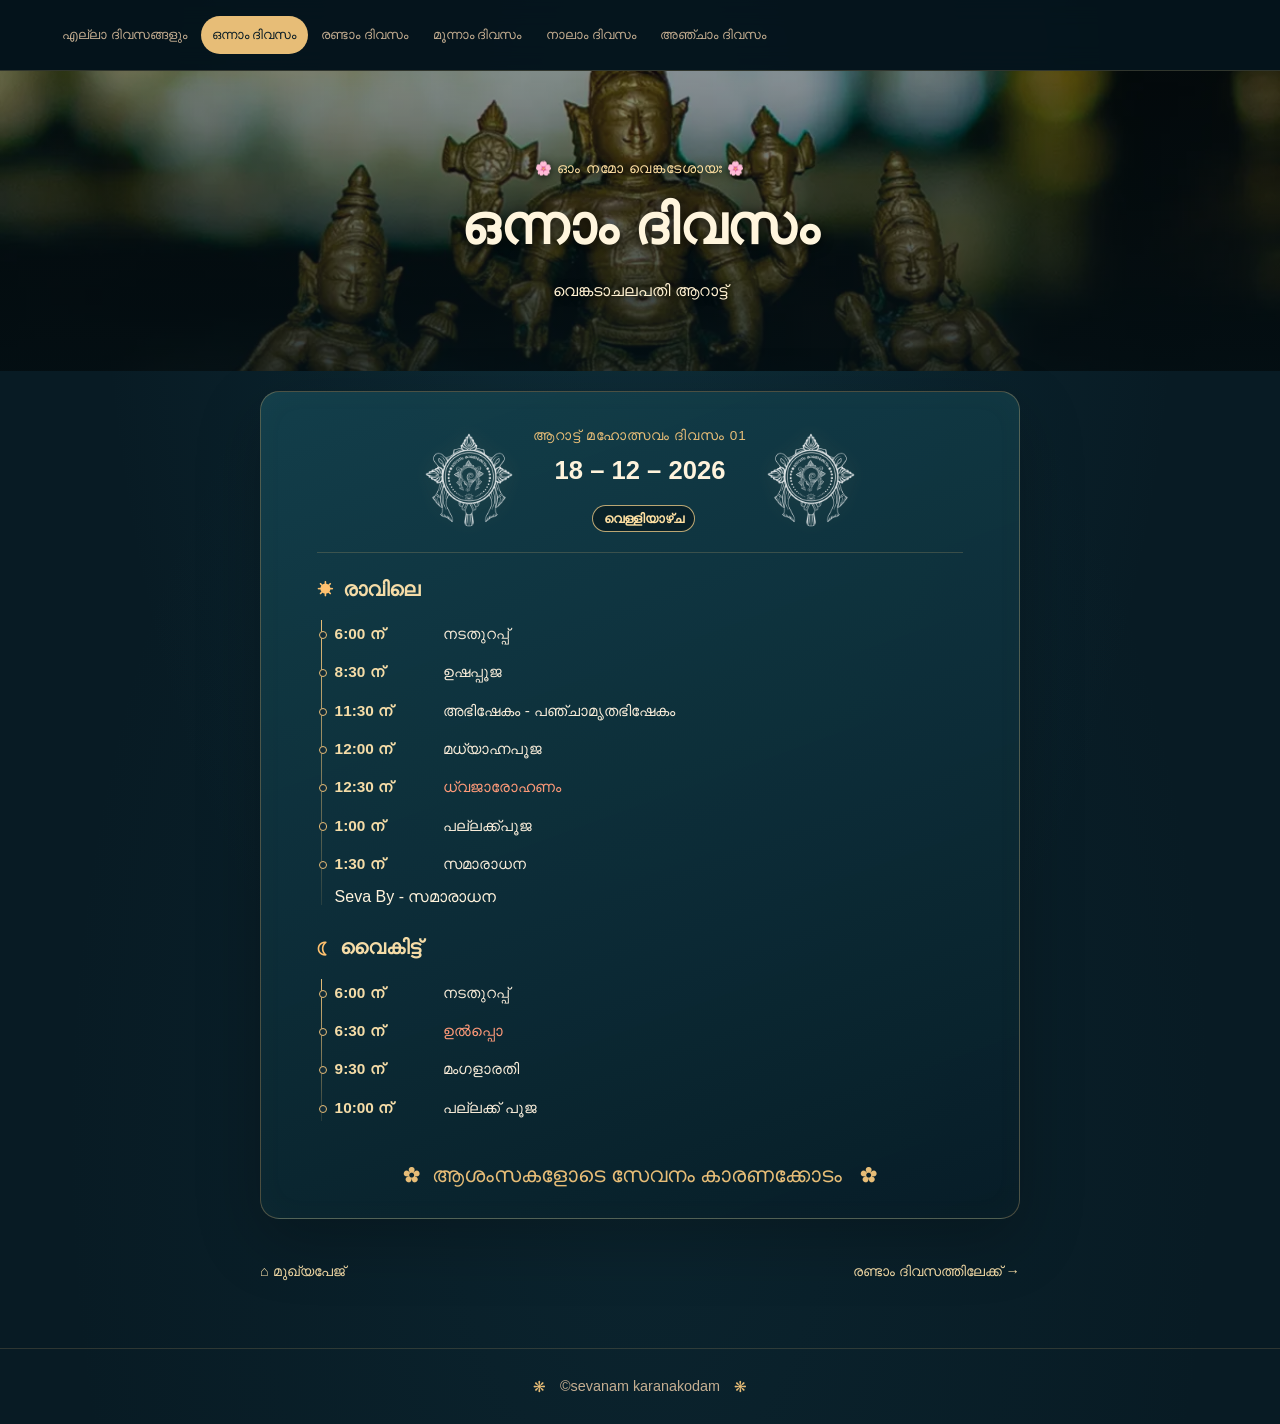
==== commit 90838e86: "Add files via upload" ====
--- a/day1.html
+++ b/day1.html
@@ -24,7 +24,7 @@
       <p>വെങ്കടാചലപതി ആറാട്ട് </p>
     </section>
     <section class="schedule-wrap" aria-label="ഒന്നാം ദിവസത്തെ സമയക്രമം">
-      <div class="schedule-heading"><span class="schedule-lotus" aria-hidden="true">✿</span><div><p class="section-kicker">ആറാട്ട് മഹോത്സവം ദിവസം 01</p><h2>18 – 12 – 2026 <br><span class="date-pill">വെള്ളിയാഴ്ച</span></h2></div><span class="schedule-lotus" aria-hidden="true">✿</span></div>
+      <div class="schedule-heading"><img class="schedule-emblem" src="temple-emblem-white.png" alt="" aria-hidden="true"><div><p class="section-kicker">ആറാട്ട് മഹോത്സവം ദിവസം 01</p><h2>18 – 12 – 2026 <br><span class="date-pill">വെള്ളിയാഴ്ച</span></h2></div><img class="schedule-emblem" src="temple-emblem-white.png" alt="" aria-hidden="true"></div>
       <section class="schedule-group">
         <h3><span aria-hidden="true">☀</span> രാവിലെ</h3>
         <ol class="timeline">
@@ -48,7 +48,7 @@
           <li><time>10:00 ന്</time><span>പല്ലക്ക് പൂജ</span></li>
         </ol>
       </section>
-      <p class="schedule-end">✿ &nbsp;  &nbsp; ✿</p>
+      <p class="schedule-end">✿ &nbsp;ആശംസകളോടെ സേവനം കാരണക്കോടം &nbsp; ✿</p>
     </section>
     <nav class="page-pagination" aria-label="മറ്റു ദിവസങ്ങൾ">
       <a class="page-home-link" href="index.html">⌂ മുഖ്യപേജ്</a><a href="day2.html">രണ്ടാം ദിവസത്തിലേക്ക് →</a>
--- a/styles.css
+++ b/styles.css
@@ -167,14 +167,21 @@
   background: rgba(5, 20, 25, .6); color: #ffe0a2; font-size: .8rem;
 }
 .schedule-wrap {
-  width: min(760px, calc(100% - 2rem)); margin: 1.3rem auto 2.5rem; padding: 2rem clamp(1rem, 5vw, 3.5rem) 1.4rem;
+  position: relative; isolation: isolate;
+  width: min(760px, calc(100% - 2rem)); margin: 1.3rem auto 2.5rem;
+  padding: 2rem clamp(1.5rem, 5vw, 3.5rem) 1.4rem;
   border: 1px solid rgba(231, 189, 119, .3); border-radius: 1.2rem;
   background: linear-gradient(160deg, rgba(20, 65, 77, .92), rgba(7, 29, 39, .98));
   box-shadow: 0 22px 65px rgba(0, 0, 0, .23), inset 0 0 35px rgba(231, 189, 119, .025);
 }
+.schedule-wrap > * { position: relative; z-index: 1; }
 .schedule-heading { display: flex; justify-content: center; align-items: center; gap: 1rem; padding-bottom: 1rem; border-bottom: 1px solid rgba(231, 189, 119, .2); text-align: center; }
+.schedule-emblem {
+  display: block; flex: 0 0 auto; width: clamp(64px, 8vw, 96px);
+  aspect-ratio: 1; object-fit: contain; opacity: .86;
+  filter: drop-shadow(0 0 10px rgba(231, 189, 119, .2));
+}
 .schedule-heading h2 { margin: .1rem 0 0; font-size: 1.6rem; }
-.schedule-lotus { color: var(--gold); font-size: 1.65rem; }
 .schedule-group { padding-top: 1.15rem; }
 .schedule-group h3 { display: flex; align-items: center; gap: .6rem; margin: 0 0 .5rem; color: var(--gold-bright); font-size: 1.25rem; }
 .schedule-group h3 span { color: #ffc16f; }
@@ -208,6 +215,7 @@
   .site-header { flex-wrap: wrap; justify-content: space-between; }
   .day-nav { order: 3; flex: 1 0 100%; width: 100%; justify-content: center; overflow: visible; }
   .nav-link { font-size: .78rem; }
+  .schedule-wrap { padding-inline: clamp(1rem, 5vw, 2rem); }
 }
 @media (max-width: 700px) {
   .nav-link { padding-inline: .35rem; font-size: .72rem; }
@@ -268,8 +276,9 @@
   .page-heading h1 { font-size: clamp(1.7rem, 7.7vw, 2rem); line-height: 1.5; }
   .page-heading > p:last-child { font-size: .88rem; }
   .date-pill { display: table; margin: .45rem auto 0; }
-  .schedule-wrap { width: calc(100% - 1.1rem); margin-top: .7rem; padding: 1.15rem .8rem .85rem; border-radius: .9rem; }
-  .schedule-heading { gap: .6rem; }
+  .schedule-wrap { width: calc(100% - 2rem); margin-top: .7rem; padding: 1.15rem 2.65rem .85rem; border-radius: .9rem; }
+  .schedule-heading { gap: .5rem; }
+  .schedule-emblem { width: clamp(32px, 10vw, 44px); opacity: .78; }
   .schedule-heading h2 { font-size: 1.4rem; }
   .schedule-group { padding-top: .9rem; }
   .schedule-group h3 { font-size: 1.1rem; }
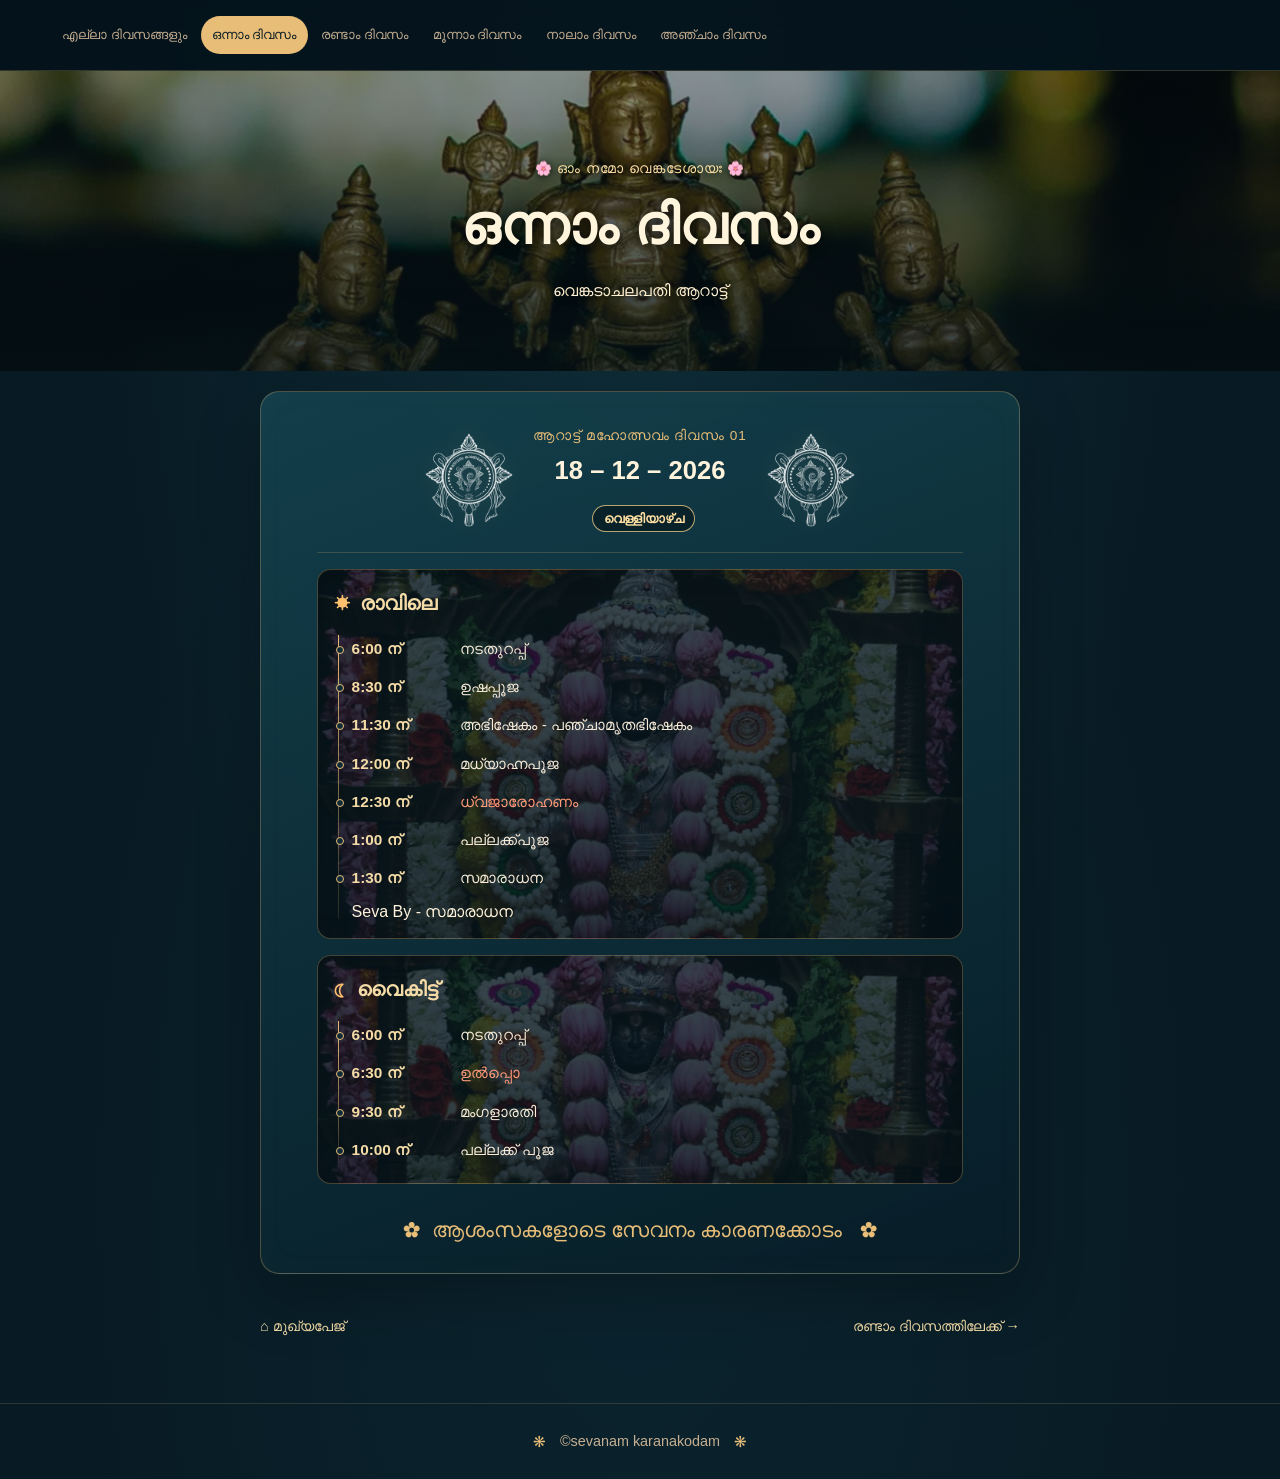
==== commit 2a7ae228: "Add files via upload" ====
--- a/day1.html
+++ b/day1.html
@@ -25,7 +25,7 @@
     </section>
     <section class="schedule-wrap" aria-label="ഒന്നാം ദിവസത്തെ സമയക്രമം">
       <div class="schedule-heading"><img class="schedule-emblem" src="temple-emblem-white.png" alt="" aria-hidden="true"><div><p class="section-kicker">ആറാട്ട് മഹോത്സവം ദിവസം 01</p><h2>18 – 12 – 2026 <br><span class="date-pill">വെള്ളിയാഴ്ച</span></h2></div><img class="schedule-emblem" src="temple-emblem-white.png" alt="" aria-hidden="true"></div>
-      <section class="schedule-group">
+      <section class="schedule-group day1-photo">
         <h3><span aria-hidden="true">☀</span> രാവിലെ</h3>
         <ol class="timeline">
           <li><time>6:00 ന്</time><span>നടതുറപ്പ്</span></li>
@@ -39,7 +39,7 @@
           
         </ol>
       </section>
-      <section class="schedule-group evening">
+      <section class="schedule-group evening day1-photo">
         <h3><span aria-hidden="true">☾</span> വൈകിട്ട്</h3>
         <ol class="timeline">
           <li><time>6:00 ന്</time><span>നടതുറപ്പ്</span></li>
--- a/styles.css
+++ b/styles.css
@@ -183,6 +183,14 @@
 }
 .schedule-heading h2 { margin: .1rem 0 0; font-size: 1.6rem; }
 .schedule-group { padding-top: 1.15rem; }
+.schedule-group.day1-photo {
+  margin-top: 1rem; padding: 1rem 1rem .75rem; overflow: hidden;
+  border: 1px solid rgba(231, 189, 119, .28); border-radius: .85rem;
+  background:
+    linear-gradient(rgba(4, 20, 27, .78), rgba(4, 20, 27, .84)),
+    url("day1-schedule-bg.jpeg") center 38% / cover no-repeat;
+  box-shadow: inset 0 0 28px rgba(0, 0, 0, .14);
+}
 .schedule-group h3 { display: flex; align-items: center; gap: .6rem; margin: 0 0 .5rem; color: var(--gold-bright); font-size: 1.25rem; }
 .schedule-group h3 span { color: #ffc16f; }
 .timeline { position: relative; list-style: none; margin: 0; padding: .1rem 0 .1rem 1.1rem; }
@@ -268,19 +276,23 @@
   .card-action { font-size: .76rem; }
   .home-note { align-items: flex-start; margin-bottom: 2.8rem; padding: .9rem; text-align: left; }
   .page-heading {
-    min-height: clamp(280px, 72vw, 400px); padding: 3rem .8rem 1.5rem;
-    background-color: #061b24; background-position: center, center;
-    background-size: auto, contain;
+    min-height: clamp(340px, 92vw, 440px); padding: 3rem 1rem;
+    background-color: #061b24; background-position: center, center 43%;
+    background-size: auto, cover;
   }
   .page-heading .eyebrow { font-size: .76rem; }
-  .page-heading h1 { font-size: clamp(1.7rem, 7.7vw, 2rem); line-height: 1.5; }
-  .page-heading > p:last-child { font-size: .88rem; }
-  .date-pill { display: table; margin: .45rem auto 0; }
+  .page-heading h1 { max-width: 20ch; margin-block: .55rem; font-size: clamp(1.8rem, 8.5vw, 2.7rem); line-height: 1.28; }
+  .page-heading > p:last-child {
+    display: flex; align-items: center; justify-content: center; flex-wrap: wrap;
+    gap: .3rem .55rem; font-size: .88rem;
+  }
+  .date-pill { display: inline-block; margin: 0; }
   .schedule-wrap { width: calc(100% - 2rem); margin-top: .7rem; padding: 1.15rem 2.65rem .85rem; border-radius: .9rem; }
   .schedule-heading { gap: .5rem; }
   .schedule-emblem { width: clamp(32px, 10vw, 44px); opacity: .78; }
   .schedule-heading h2 { font-size: 1.4rem; }
   .schedule-group { padding-top: .9rem; }
+  .schedule-group.day1-photo { padding: .8rem .7rem .6rem; background-position: center 38%; }
   .schedule-group h3 { font-size: 1.1rem; }
   .timeline { padding-left: 1rem; }
   .timeline li { grid-template-columns: 4.8rem minmax(0, 1fr); gap: .35rem; padding: .45rem 0; font-size: .82rem; line-height: 1.6; }
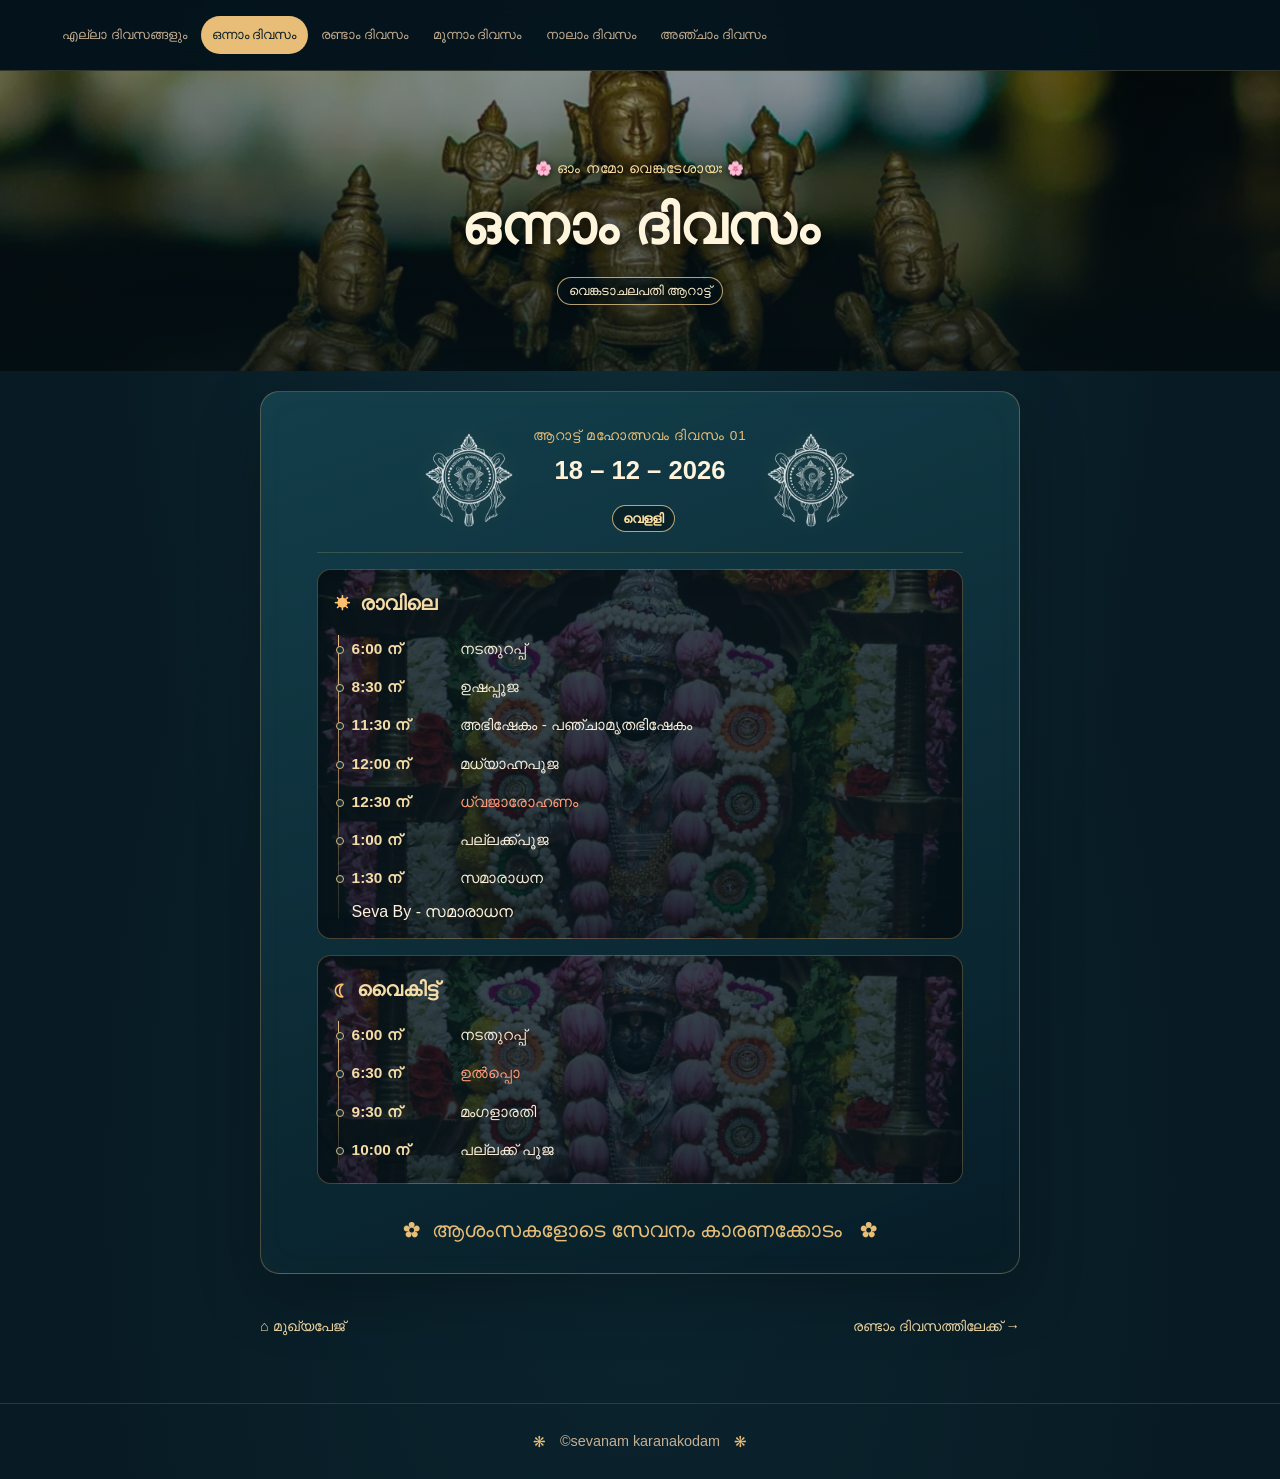
==== commit 5fd4cbf7: "Add files via upload" ====
--- a/day1.html
+++ b/day1.html
@@ -21,10 +21,10 @@
   <main id="main">
     <section class="page-heading">
       <p class="eyebrow">🌸 ഓം നമോ വെങ്കടേശായഃ 🌸</p><h1>ഒന്നാം ദിവസം <span></span></h1>
-      <p>വെങ്കടാചലപതി ആറാട്ട് </p>
+      <p class="date-pill">വെങ്കടാചലപതി ആറാട്ട് </p>
     </section>
     <section class="schedule-wrap" aria-label="ഒന്നാം ദിവസത്തെ സമയക്രമം">
-      <div class="schedule-heading"><img class="schedule-emblem" src="temple-emblem-white.png" alt="" aria-hidden="true"><div><p class="section-kicker">ആറാട്ട് മഹോത്സവം ദിവസം 01</p><h2>18 – 12 – 2026 <br><span class="date-pill">വെള്ളിയാഴ്ച</span></h2></div><img class="schedule-emblem" src="temple-emblem-white.png" alt="" aria-hidden="true"></div>
+      <div class="schedule-heading"><img class="schedule-emblem" src="temple-emblem-white.png" alt="" aria-hidden="true"><div><p class="section-kicker">ആറാട്ട് മഹോത്സവം ദിവസം 01</p><h2>18 – 12 – 2026 <br><span class="date-pill">വെളളി</span></h2></div><img class="schedule-emblem" src="temple-emblem-white.png" alt="" aria-hidden="true"></div>
       <section class="schedule-group day1-photo">
         <h3><span aria-hidden="true">☀</span> രാവിലെ</h3>
         <ol class="timeline">
--- a/styles.css
+++ b/styles.css
@@ -148,14 +148,14 @@
 
 .page-heading {
   position: relative; isolation: isolate; overflow: hidden;
-  display: flex; min-height: 300px; flex-direction: column; justify-content: center;
+  display: flex; min-height: 300px; flex-direction: column; align-items: center; justify-content: center;
   padding: 4rem 1rem 2.5rem; text-align: center;
   background:
     linear-gradient(180deg, rgba(4, 17, 22, .45), rgba(4, 17, 22, .82)),
     url("temple-header.webp") center 43% / cover no-repeat;
 }
 .page-heading h1 {
-  margin: .45rem 0; color: #fff5dd; font-size: clamp(2rem, 5vw, 3.4rem);
+  width: 100%; margin: .45rem 0; color: #fff5dd; font-size: clamp(2rem, 5vw, 3.4rem);
   line-height: 1.45; text-shadow: 0 2px 12px rgba(0, 0, 0, .8);
 }
 .page-heading h1 span { color: #ffd98c; }
@@ -276,12 +276,12 @@
   .card-action { font-size: .76rem; }
   .home-note { align-items: flex-start; margin-bottom: 2.8rem; padding: .9rem; text-align: left; }
   .page-heading {
-    min-height: clamp(340px, 92vw, 440px); padding: 3rem 1rem;
+    min-height: clamp(220px, 62vw, 290px); padding: 1.5rem 1rem;
     background-color: #061b24; background-position: center, center 43%;
     background-size: auto, cover;
   }
   .page-heading .eyebrow { font-size: .76rem; }
-  .page-heading h1 { max-width: 20ch; margin-block: .55rem; font-size: clamp(1.8rem, 8.5vw, 2.7rem); line-height: 1.28; }
+  .page-heading h1 { max-width: 20ch; margin-block: .45rem; font-size: clamp(1.45rem, 6.2vw, 2rem); line-height: 1.2; }
   .page-heading > p:last-child {
     display: flex; align-items: center; justify-content: center; flex-wrap: wrap;
     gap: .3rem .55rem; font-size: .88rem;
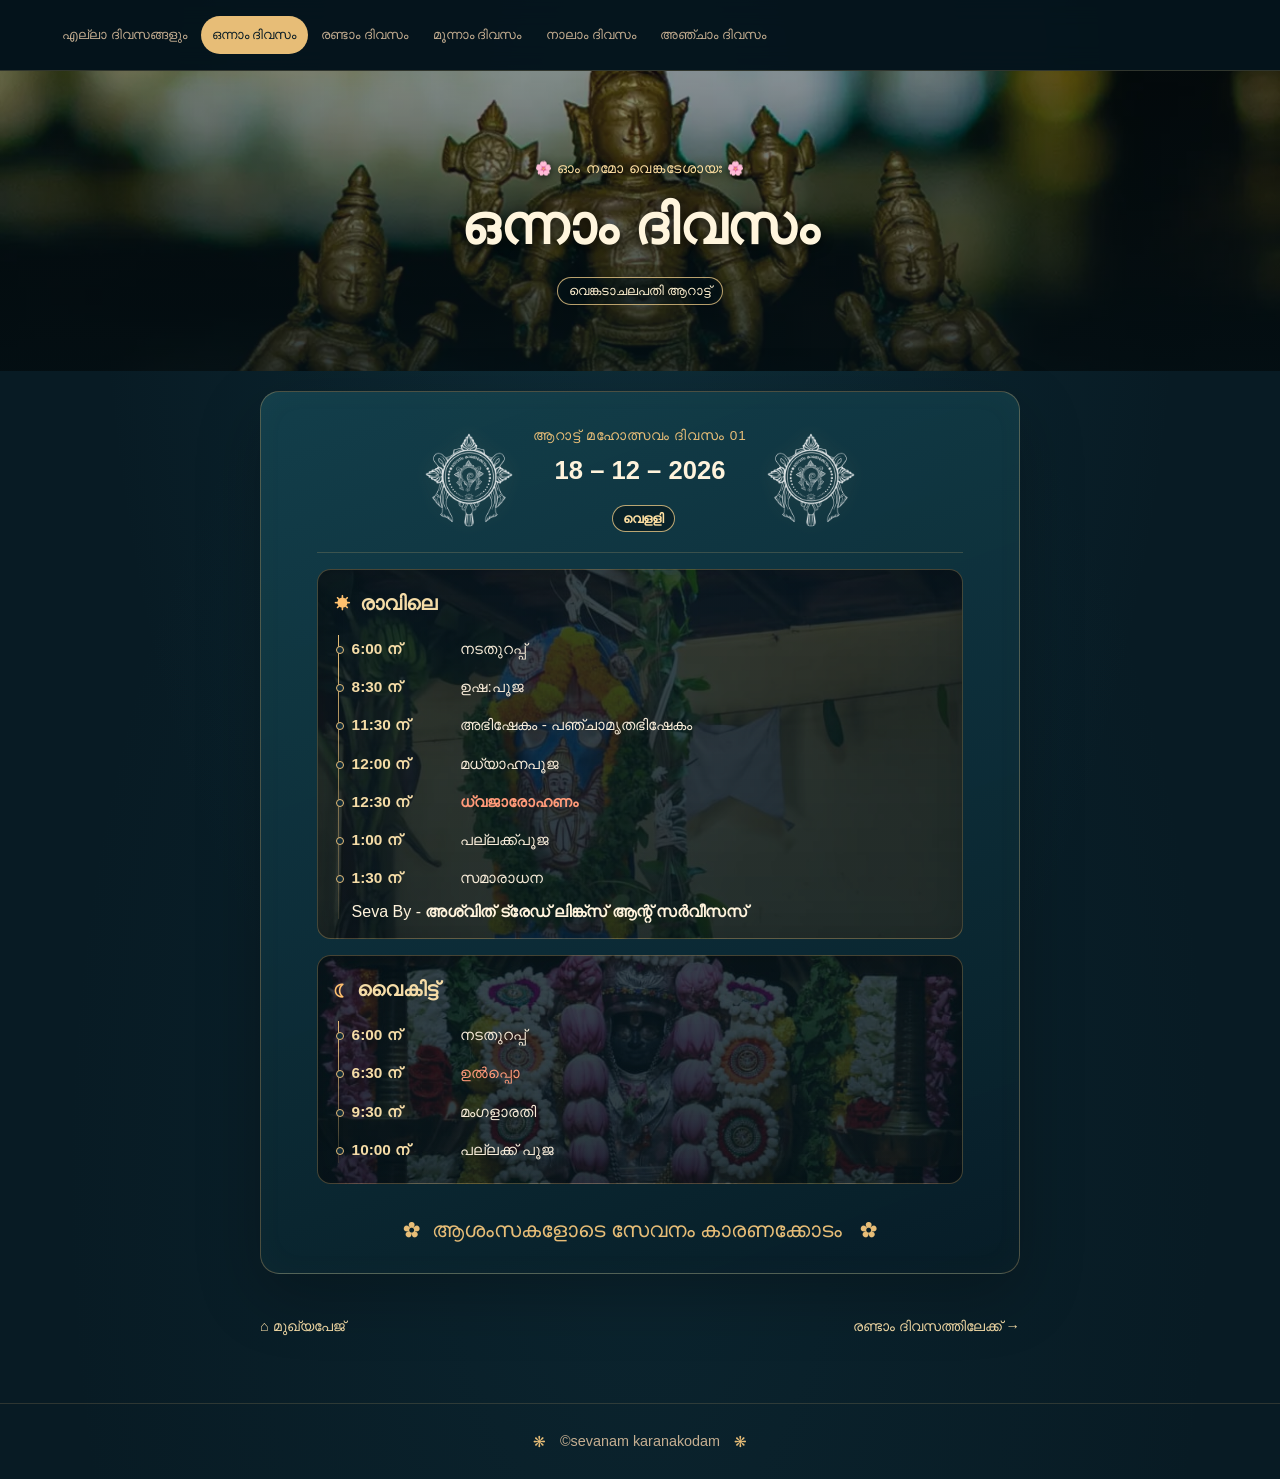
==== commit 7d7deb69: "Add files via upload" ====
--- a/day1.html
+++ b/day1.html
@@ -29,17 +29,17 @@
         <h3><span aria-hidden="true">☀</span> രാവിലെ</h3>
         <ol class="timeline">
           <li><time>6:00 ന്</time><span>നടതുറപ്പ്</span></li>
-          <li><time>8:30 ന്</time><span>ഉഷപ്പൂജ</span></li>
+          <li><time>8:30 ന്</time><span>ഉഷ:പൂജ</span></li>
           <li><time>11:30 ന്</time><span>അഭിഷേകം - പഞ്ചാമൃതഭിഷേകം </span></li>
           <li><time>12:00 ന്</time><span>മധ്യാഹ്നപൂജ</span></li>
-          <li class="highlight"><time>12:30 ന്</time><span>ധ്വജാരോഹണം</span></li>
+          <li class="highlight"><time>12:30 ന്</time><span><strong class="invitation-word">ധ്വജാരോഹണം</strong></span></li>
           <li><time>1:00 ന്</time><span>പല്ലക്ക്പൂജ</span></li>
           <li><time>1:30 ന്</time><span>സമാരാധന</span></li>
-          <span>Seva By -</span> <span>സമാരാധന</span>
+          <span>Seva By -</span> <span><strong>അശ്വിത് ട്രേഡ് ലിങ്ക്സ് ആന്റ് സർവീസസ്</strong> </span>
           
         </ol>
       </section>
-      <section class="schedule-group evening day1-photo">
+      <section class="schedule-group evening common-photo">
         <h3><span aria-hidden="true">☾</span> വൈകിട്ട്</h3>
         <ol class="timeline">
           <li><time>6:00 ന്</time><span>നടതുറപ്പ്</span></li>
--- a/styles.css
+++ b/styles.css
@@ -51,6 +51,52 @@
 }
 .nav-link:hover, .nav-link[aria-current="page"] { color: var(--night); background: var(--gold); }
 :focus-visible { outline: 2px solid var(--gold-bright); outline-offset: 4px; }
+
+body.invitation-active { overflow: hidden; }
+.festival-invitation {
+  position: fixed; z-index: 100; inset: 0; display: grid; place-items: center;
+  overflow: hidden; padding: 1.25rem;
+}
+.festival-invitation[hidden] { display: none; }
+.invitation-curtain {
+  position: absolute; z-index: 1; top: 0; bottom: 0; width: 51%;
+  background:
+    repeating-linear-gradient(90deg, transparent 0 9%, rgba(231, 189, 119, .06) 9.5% 10.2%, transparent 11% 18%),
+    linear-gradient(90deg, #06151d, #174653 18%, #0d2b37 48%, #1b4a57 76%, #06151d);
+  box-shadow: inset 0 0 3rem rgba(0, 0, 0, .45), inset 0 0 1.5rem rgba(231, 189, 119, .05);
+  transition: transform 1.25s cubic-bezier(.72, 0, .24, 1);
+}
+.invitation-curtain-left { left: 0; border-right: 2px solid rgba(231, 189, 119, .55); }
+.invitation-curtain-right { right: 0; border-left: 2px solid rgba(231, 189, 119, .55); }
+.invitation-card {
+  position: relative; z-index: 2; width: min(440px, 100%); padding: 2.2rem 1.5rem;
+  border: 1px solid rgba(231, 189, 119, .55); border-radius: 1.5rem;
+  background: linear-gradient(155deg, #fff8eb, #eee0cb);
+  box-shadow: 0 22px 75px rgba(0, 0, 0, .5); color: #281c17;
+  text-align: center; transition: opacity .35s ease, transform .55s ease;
+}
+.invitation-logo {
+  display: block; width: clamp(170px, 42vw, 230px); aspect-ratio: 1; margin: 0 auto 1rem;
+  border: 1px solid rgba(164, 119, 72, .3); border-radius: 50%; background: #f7efdf;
+  object-fit: contain; box-shadow: 0 5px 20px rgba(53, 34, 20, .14);
+}
+.invitation-card .section-kicker { color: #694522; font-weight: 700; }
+.invitation-card h1 { margin: .55rem 0 .7rem; color: #302019; font-size: clamp(1.7rem, 7vw, 2.35rem); font-weight: 700; line-height: 1.35; }
+.invitation-copy { max-width: 32ch; margin: 0 auto 1rem; color: #49382d; font-size: 1rem; font-weight: 700; }
+.invitation-word {
+  display: inline-block; color: #70413d; font-weight: 800;
+  white-space: nowrap; word-break: keep-all;
+}
+.invitation-open {
+  display: inline-flex; min-height: 48px; align-items: center; justify-content: center;
+  padding: .65rem 1.25rem; border: 0; border-radius: 3rem;
+  background: #70413d; color: #fff8eb; font-weight: 700; cursor: pointer;
+  transition: background .2s, transform .2s;
+}
+.invitation-open:hover { transform: translateY(-2px); background: #5d322f; }
+.festival-invitation.is-opening .invitation-curtain-left { transform: translateX(-101%); }
+.festival-invitation.is-opening .invitation-curtain-right { transform: translateX(101%); }
+.festival-invitation.is-opening .invitation-card { opacity: 0; transform: translateY(-.5rem) scale(.96); }
 
 .hero {
   position: relative; isolation: isolate; overflow: hidden; display: grid; place-items: center;
@@ -183,12 +229,76 @@
 }
 .schedule-heading h2 { margin: .1rem 0 0; font-size: 1.6rem; }
 .schedule-group { padding-top: 1.15rem; }
+.schedule-group.common-photo {
+  margin-top: 1rem; padding: 1rem 1rem .75rem; overflow: hidden;
+  border: 1px solid rgba(231, 189, 119, .28); border-radius: .85rem;
+  background:
+    linear-gradient(rgba(4, 20, 27, .78), rgba(4, 20, 27, .84)),
+    url("day1-schedule-bg.jpeg") center 38% / cover no-repeat;
+  box-shadow: inset 0 0 28px rgba(0, 0, 0, .14);
+}
 .schedule-group.day1-photo {
   margin-top: 1rem; padding: 1rem 1rem .75rem; overflow: hidden;
   border: 1px solid rgba(231, 189, 119, .28); border-radius: .85rem;
   background:
     linear-gradient(rgba(4, 20, 27, .78), rgba(4, 20, 27, .84)),
-    url("day1-schedule-bg.jpeg") center 38% / cover no-repeat;
+    url("Kodi.jpeg") center 38% / cover no-repeat;
+  box-shadow: inset 0 0 28px rgba(0, 0, 0, .14);
+}
+.schedule-group.day2-photo {
+  margin-top: 1rem; padding: 1rem 1rem .75rem; overflow: hidden;
+  border: 1px solid rgba(231, 189, 119, .28); border-radius: .85rem;
+  background:
+    linear-gradient(rgba(4, 20, 27, .78), rgba(4, 20, 27, .84)),
+    url("day2.png") center 38% / cover no-repeat;
+  box-shadow: inset 0 0 28px rgba(0, 0, 0, .14);
+}
+.schedule-group.day3-photo {
+  margin-top: 1rem; padding: 1rem 1rem .75rem; overflow: hidden;
+  border: 1px solid rgba(231, 189, 119, .28); border-radius: .85rem;
+  background:
+    linear-gradient(rgba(4, 20, 27, .78), rgba(4, 20, 27, .84)),
+    url("day3.jpeg") center 38% / cover no-repeat;
+  box-shadow: inset 0 0 28px rgba(0, 0, 0, .14);
+}
+.schedule-group.day3-1-photo {
+  margin-top: 1rem; padding: 1rem 1rem .75rem; overflow: hidden;
+  border: 1px solid rgba(231, 189, 119, .28); border-radius: .85rem;
+  background:
+    linear-gradient(rgba(4, 20, 27, .78), rgba(4, 20, 27, .84)),
+    url("day3-1.jpeg") center 38% / cover no-repeat;
+  box-shadow: inset 0 0 28px rgba(0, 0, 0, .14);
+}
+.schedule-group.day4-photo {
+  margin-top: 1rem; padding: 1rem 1rem .75rem; overflow: hidden;
+  border: 1px solid rgba(231, 189, 119, .28); border-radius: .85rem;
+  background:
+    linear-gradient(rgba(4, 20, 27, .78), rgba(4, 20, 27, .84)),
+    url("pallivetta.JPG") center 38% / cover no-repeat;
+  box-shadow: inset 0 0 28px rgba(0, 0, 0, .14);
+}
+.schedule-group.day4-1-photo {
+  margin-top: 1rem; padding: 1rem 1rem .75rem; overflow: hidden;
+  border: 1px solid rgba(231, 189, 119, .28); border-radius: .85rem;
+  background:
+    linear-gradient(rgba(4, 20, 27, .78), rgba(4, 20, 27, .84)),
+    url("day4.jpeg") center 38% / cover no-repeat;
+  box-shadow: inset 0 0 28px rgba(0, 0, 0, .14);
+}
+.schedule-group.day5-photo {
+  margin-top: 1rem; padding: 1rem 1rem .75rem; overflow: hidden;
+  border: 1px solid rgba(231, 189, 119, .28); border-radius: .85rem;
+  background:
+    linear-gradient(rgba(4, 20, 27, .78), rgba(4, 20, 27, .84)),
+    url("arrat1.jpeg") center 38% / cover no-repeat;
+  box-shadow: inset 0 0 28px rgba(0, 0, 0, .14);
+}
+.schedule-group.day5-1-photo {
+  margin-top: 1rem; padding: 1rem 1rem .75rem; overflow: hidden;
+  border: 1px solid rgba(231, 189, 119, .28); border-radius: .85rem;
+  background:
+    linear-gradient(rgba(4, 20, 27, .78), rgba(4, 20, 27, .84)),
+    url("arrat2.jpg") center 38% / cover no-repeat;
   box-shadow: inset 0 0 28px rgba(0, 0, 0, .14);
 }
 .schedule-group h3 { display: flex; align-items: center; gap: .6rem; margin: 0 0 .5rem; color: var(--gold-bright); font-size: 1.25rem; }
@@ -199,6 +309,7 @@
 .timeline li::before { position: absolute; top: 1rem; left: -.98rem; width: .38rem; height: .38rem; border: 1px solid var(--gold); border-radius: 50%; background: var(--night-soft); content: ""; }
 .timeline time { color: var(--gold-bright); white-space: nowrap; font-weight: 700; }
 .timeline .highlight span { color: var(--coral); }
+.timeline .highlight .invitation-word { color: var(--coral); font-weight: 700; }
 .schedule-end { margin: 1.8rem 0 .2rem; color: var(--gold); text-align: center; font-size: 1.3rem; }
 .placeholder-wrap { min-height: 410px; }
 .placeholder-card { max-width: 510px; margin: 2.1rem auto 1.5rem; padding: 2rem 1.2rem; border: 1px dashed rgba(231, 189, 119, .38); border-radius: 1rem; background: rgba(5, 20, 28, .35); text-align: center; }
@@ -229,6 +340,10 @@
   .nav-link { padding-inline: .35rem; font-size: .72rem; }
 }
 @media (max-width: 600px) {
+  .invitation-card { padding: 1.25rem 1.2rem; }
+  .invitation-logo { width: clamp(170px, 48vw, 210px); margin-bottom: .65rem; }
+  .invitation-card h1 { margin-block: .35rem .5rem; font-size: clamp(1.65rem, 7vw, 2.1rem); }
+  .invitation-copy { font-size: .92rem; }
   .site-header {
     display: grid; grid-template-columns: minmax(0, 1fr); gap: .6rem;
     padding: .7rem .85rem;
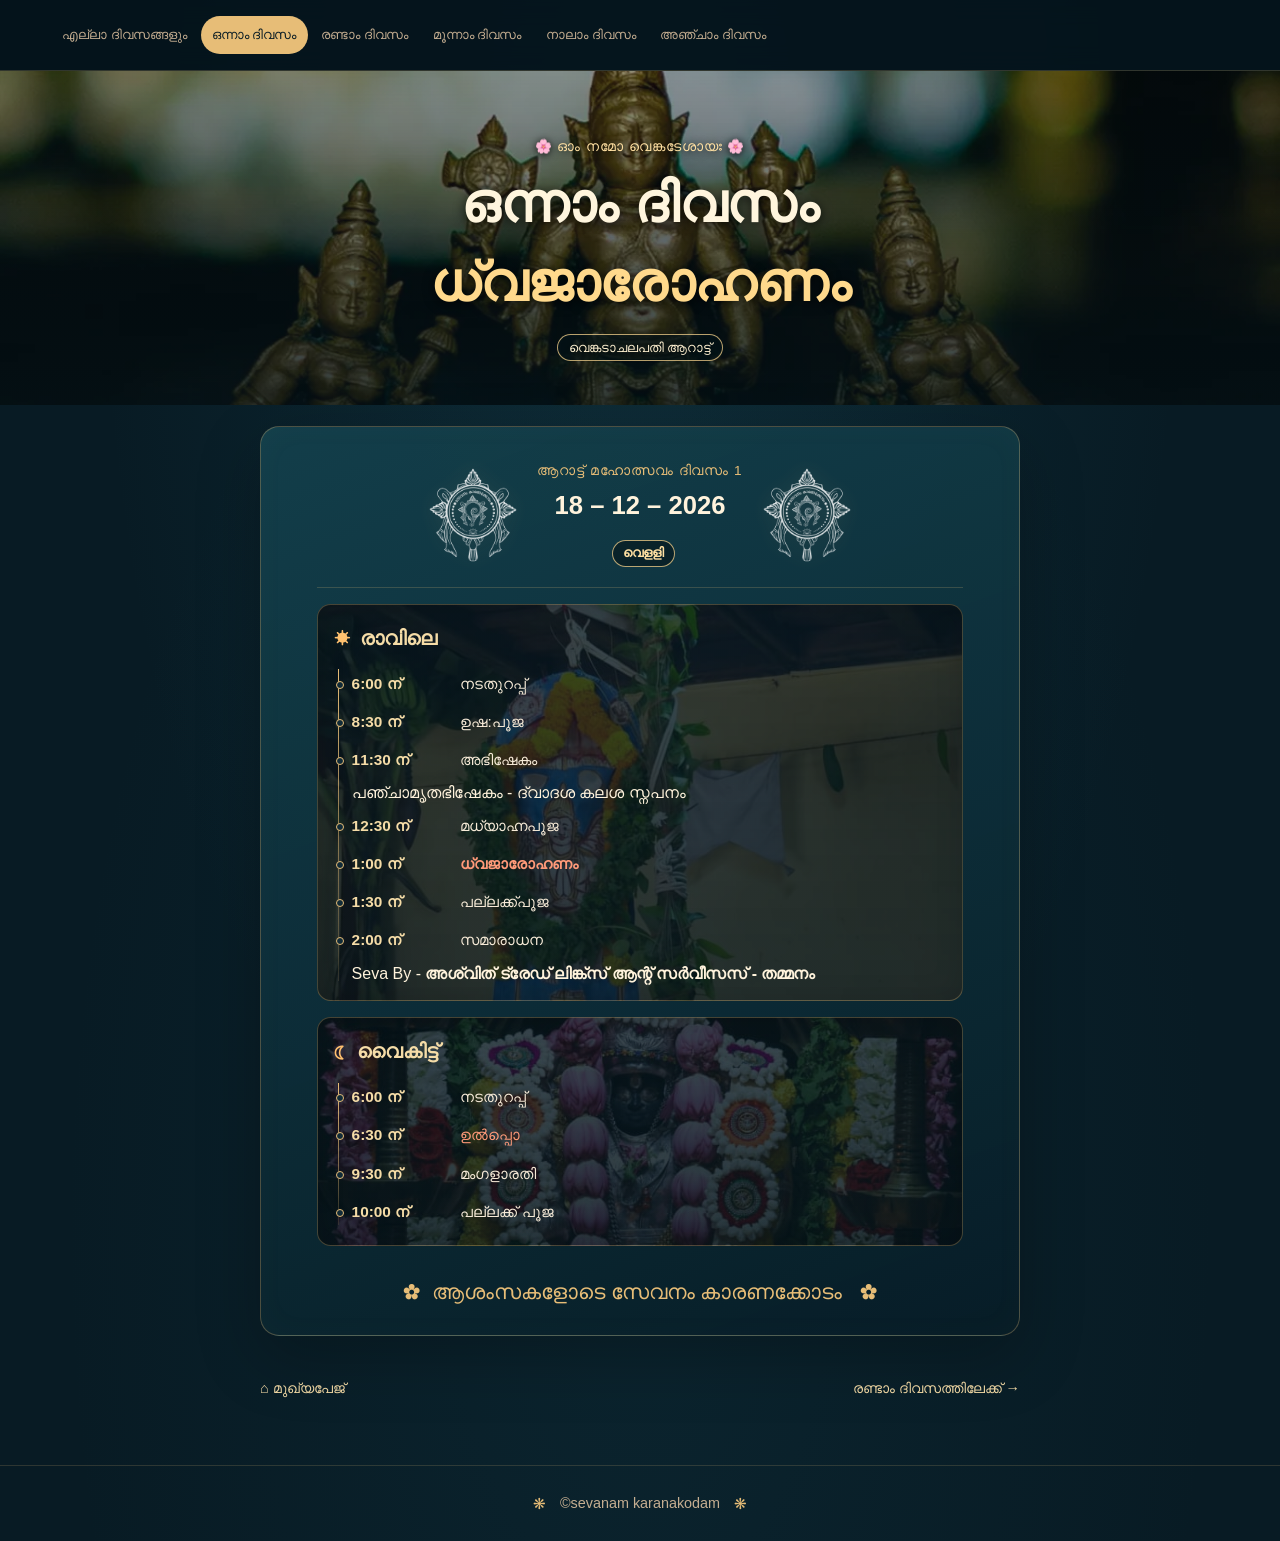
==== commit 735dbae6: "Add files via upload" ====
--- a/day1.html
+++ b/day1.html
@@ -20,22 +20,23 @@
   </header>
   <main id="main">
     <section class="page-heading">
-      <p class="eyebrow">🌸 ഓം നമോ വെങ്കടേശായഃ 🌸</p><h1>ഒന്നാം ദിവസം <span></span></h1>
+      <p class="eyebrow">🌸 ഓം നമോ വെങ്കടേശായഃ 🌸</p><h1>ഒന്നാം ദിവസം <br><span>ധ്വജാരോഹണം</span></h1>
       <p class="date-pill">വെങ്കടാചലപതി ആറാട്ട് </p>
     </section>
     <section class="schedule-wrap" aria-label="ഒന്നാം ദിവസത്തെ സമയക്രമം">
-      <div class="schedule-heading"><img class="schedule-emblem" src="temple-emblem-white.png" alt="" aria-hidden="true"><div><p class="section-kicker">ആറാട്ട് മഹോത്സവം ദിവസം 01</p><h2>18 – 12 – 2026 <br><span class="date-pill">വെളളി</span></h2></div><img class="schedule-emblem" src="temple-emblem-white.png" alt="" aria-hidden="true"></div>
+      <div class="schedule-heading"><img class="schedule-emblem" src="temple-emblem-white.png" alt="" aria-hidden="true"><div><p class="section-kicker">ആറാട്ട് മഹോത്സവം ദിവസം 1</p><h2>18 – 12 – 2026 <br><span class="date-pill">വെളളി</span></h2></div><img class="schedule-emblem" src="temple-emblem-white.png" alt="" aria-hidden="true"></div>
       <section class="schedule-group day1-photo">
         <h3><span aria-hidden="true">☀</span> രാവിലെ</h3>
         <ol class="timeline">
           <li><time>6:00 ന്</time><span>നടതുറപ്പ്</span></li>
           <li><time>8:30 ന്</time><span>ഉഷ:പൂജ</span></li>
-          <li><time>11:30 ന്</time><span>അഭിഷേകം - പഞ്ചാമൃതഭിഷേകം </span></li>
-          <li><time>12:00 ന്</time><span>മധ്യാഹ്നപൂജ</span></li>
-          <li class="highlight"><time>12:30 ന്</time><span><strong class="invitation-word">ധ്വജാരോഹണം</strong></span></li>
-          <li><time>1:00 ന്</time><span>പല്ലക്ക്പൂജ</span></li>
-          <li><time>1:30 ന്</time><span>സമാരാധന</span></li>
-          <span>Seva By -</span> <span><strong>അശ്വിത് ട്രേഡ് ലിങ്ക്സ് ആന്റ് സർവീസസ്</strong> </span>
+          <li><time>11:30 ന്</time><span>അഭിഷേകം </span></li>
+          <span>പഞ്ചാമൃതഭിഷേകം - ദ്വാദശ കലശ സ്നപനം</span>
+          <li><time>12:30 ന്</time><span>മധ്യാഹ്നപൂജ</span></li>
+          <li class="highlight"><time>1:00 ന്</time><span><strong class="invitation-word">ധ്വജാരോഹണം</strong></span></li>
+          <li><time>1:30 ന്</time><span>പല്ലക്ക്പൂജ</span></li>
+          <li><time>2:00 ന്</time><span>സമാരാധന</span></li>
+          <span>Seva By -</span> <span><strong>അശ്വിത് ട്രേഡ് ലിങ്ക്സ് ആന്റ് സർവീസസ് - തമ്മനം </strong> </span>
           
         </ol>
       </section>
--- a/styles.css
+++ b/styles.css
@@ -274,7 +274,7 @@
   border: 1px solid rgba(231, 189, 119, .28); border-radius: .85rem;
   background:
     linear-gradient(rgba(4, 20, 27, .78), rgba(4, 20, 27, .84)),
-    url("pallivetta.JPG") center 38% / cover no-repeat;
+    url("pallivetta.jpg") center 38% / cover no-repeat;
   box-shadow: inset 0 0 28px rgba(0, 0, 0, .14);
 }
 .schedule-group.day4-1-photo {
